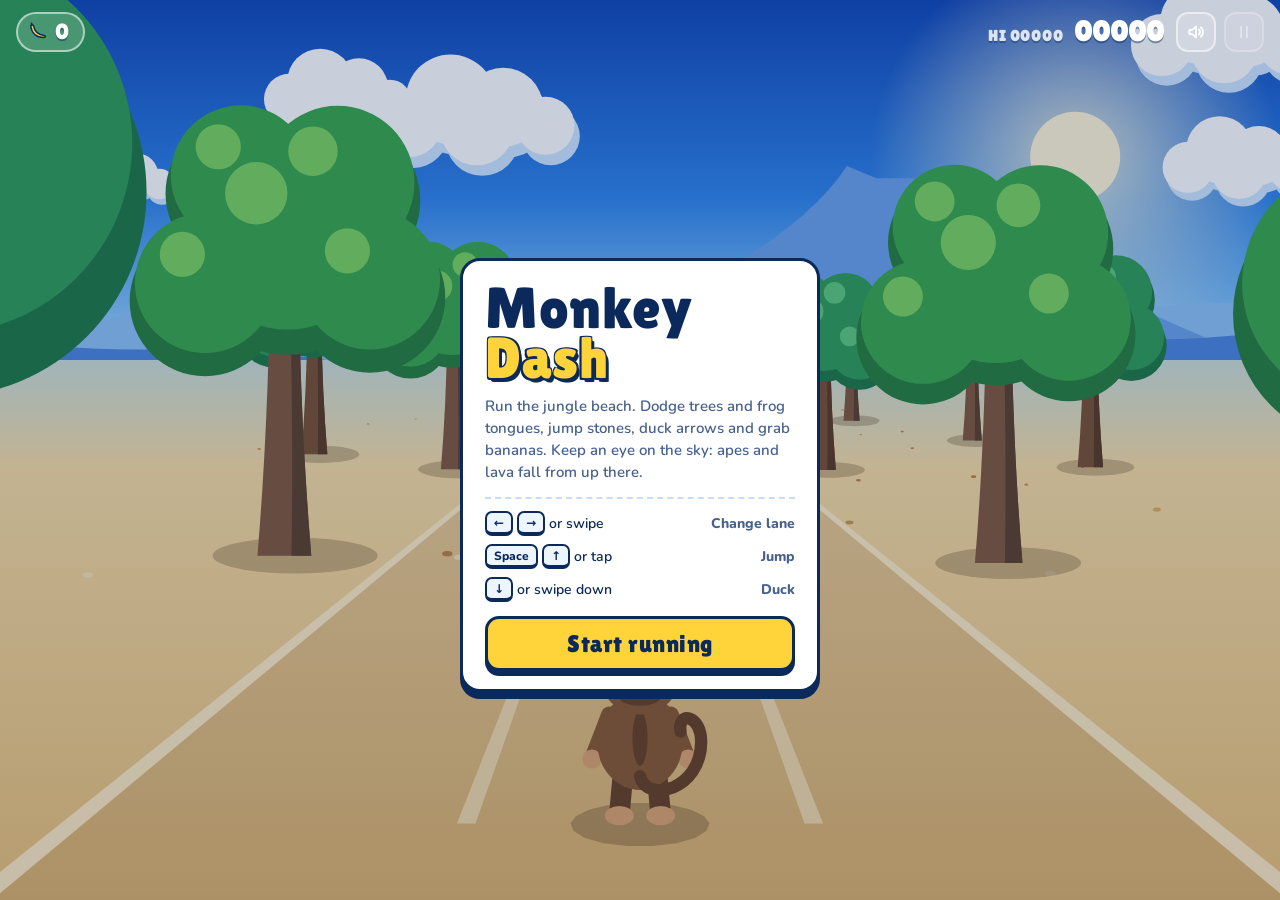
==== site/monkey/index.html @ 56e7b1a4 "Add Monkey Dash, a 3D lane runner at /monkey/ A monkey runs down a jungle beach path: switch lanes p" ====
<!doctype html>
<html lang="en">
<head>
<meta charset="utf-8">
<meta name="viewport" content="width=device-width, initial-scale=1, viewport-fit=cover">
<title>Monkey Dash</title>
<meta name="claude:viewport-fit-sides" content="cover">
<meta name="theme-color" content="#0f4fc4">
<meta name="apple-mobile-web-app-capable" content="yes">
<meta name="mobile-web-app-capable" content="yes">
<meta name="apple-mobile-web-app-status-bar-style" content="black-translucent">
<meta name="apple-mobile-web-app-title" content="Monkey Dash">
<link rel="icon" href="data:image/svg+xml,%3Csvg xmlns='http://www.w3.org/2000/svg' viewBox='0 0 64 64'%3E%3Crect width='64' height='64' rx='14' fill='%230f4fc4'/%3E%3Ccircle cx='17' cy='30' r='8' fill='%238a5a2e'/%3E%3Ccircle cx='47' cy='30' r='8' fill='%238a5a2e'/%3E%3Ccircle cx='32' cy='34' r='18' fill='%238a5a2e'/%3E%3Cellipse cx='32' cy='40' rx='12' ry='9' fill='%23f4c993'/%3E%3Ccircle cx='26' cy='31' r='3' fill='%232a1608'/%3E%3Ccircle cx='38' cy='31' r='3' fill='%232a1608'/%3E%3C/svg%3E">
<link rel="apple-touch-icon" href="data:image/svg+xml,%3Csvg xmlns='http://www.w3.org/2000/svg' viewBox='0 0 64 64'%3E%3Crect width='64' height='64' rx='14' fill='%230f4fc4'/%3E%3Ccircle cx='17' cy='30' r='8' fill='%238a5a2e'/%3E%3Ccircle cx='47' cy='30' r='8' fill='%238a5a2e'/%3E%3Ccircle cx='32' cy='34' r='18' fill='%238a5a2e'/%3E%3Cellipse cx='32' cy='40' rx='12' ry='9' fill='%23f4c993'/%3E%3Ccircle cx='26' cy='31' r='3' fill='%232a1608'/%3E%3Ccircle cx='38' cy='31' r='3' fill='%232a1608'/%3E%3C/svg%3E">
<meta name="description" content="A monkey runs down a jungle beach path, switching lanes past trees and frog tongues while apes and lava fall from the sky.">
<link rel="preconnect" href="https://fonts.googleapis.com">
<link rel="preconnect" href="https://fonts.gstatic.com" crossorigin>
<link rel="stylesheet" href="https://fonts.googleapis.com/css2?family=Lilita+One&family=Nunito:wght@600;800&display=swap">
<style>
/* Layout: one full-bleed canvas; HUD pinned to the top edge; sticker-style cards over the sky */
:root {
  --sky-deep: #0f4fc4;
  --ink: #0b2a5b;
  --muted: #47618f;
  --paper: #ffffff;
  --paper-2: #edf5ff;
  --line: #c9dcf5;
  --banana: #ffd43b;
  --lava-ink: #e2430e;
  --glass: rgba(255, 255, 255, 0.16);
  --glass-hover: rgba(255, 255, 255, 0.26);
  --glass-line: rgba(255, 255, 255, 0.55);
  --shade: rgba(11, 42, 91, 0.45);
  --veil: rgba(9, 34, 92, 0.22);
  --display: "Lilita One", "Arial Rounded MT Bold", "Trebuchet MS", system-ui, sans-serif;
  --body: "Nunito", "Segoe UI", system-ui, -apple-system, sans-serif;
  color-scheme: light;
}
*, *::before, *::after { box-sizing: border-box; }
[hidden] { display: none !important; }
html, body { height: 100%; }
body {
  margin: 0;
  background: var(--sky-deep);
  color: var(--paper);
  font: 600 15px/1.45 var(--body);
  overflow: hidden;
  overscroll-behavior: none;
  -webkit-user-select: none;
  user-select: none;
  -webkit-touch-callout: none;
  -webkit-tap-highlight-color: transparent;
}
#game { position: fixed; inset: 0; touch-action: none; }
#c { display: block; width: 100%; height: 100%; }

.hud {
  position: absolute; top: 0; left: 0; right: 0; z-index: 3;
  display: flex; justify-content: space-between; align-items: center; gap: 12px;
  padding-top: calc(12px + env(safe-area-inset-top, 0px));
  padding-left: max(16px, env(safe-area-inset-left, 0px));
  padding-right: max(16px, env(safe-area-inset-right, 0px));
  pointer-events: none;
}
.hud-right { display: flex; align-items: center; gap: 8px; }
.pill {
  display: inline-flex; align-items: center; gap: 6px; height: 40px; padding: 0 14px 0 9px;
  border-radius: 999px; background: var(--glass); border: 2px solid var(--glass-line);
  font: 22px/1 var(--display); color: var(--paper); text-shadow: 0 2px 0 var(--shade);
  font-variant-numeric: tabular-nums;
}
.pill svg { width: 22px; height: 22px; }
.banana-fill { fill: var(--banana); stroke: var(--ink); }
.scores {
  display: flex; align-items: baseline; gap: 10px; margin-right: 4px;
  font-family: var(--display); color: var(--paper); text-shadow: 0 2px 0 var(--shade);
  font-variant-numeric: tabular-nums;
}
.hi { font-size: 15px; letter-spacing: 0.06em; opacity: 0.82; }
.now { display: inline-block; font-size: 28px; line-height: 1; transform-origin: 50% 70%; }
.now.flash { animation: flash 0.6s ease-out; }
@keyframes flash { 0% { transform: scale(1.3); color: var(--banana); } 100% { transform: none; color: var(--paper); } }
.icon-btn {
  pointer-events: auto; width: 40px; height: 40px; padding: 0; display: grid; place-items: center;
  border-radius: 12px; background: var(--glass); border: 2px solid var(--glass-line); color: var(--paper);
  cursor: pointer;
}
.icon-btn svg { width: 20px; height: 20px; fill: none; stroke: currentColor; stroke-width: 2.2; stroke-linecap: round; stroke-linejoin: round; }
.icon-btn:hover { background: var(--glass-hover); }
.icon-btn:disabled { opacity: 0.45; cursor: default; }
.icon-btn:focus-visible, .go:focus-visible { outline: 3px solid var(--banana); outline-offset: 2px; }

.overlay {
  position: absolute; inset: 0; z-index: 2; overflow-y: auto;
  display: grid; place-items: center;
  padding-block: calc(66px + env(safe-area-inset-top, 0px)) calc(16px + env(safe-area-inset-bottom, 0px));
  padding-left: max(16px, env(safe-area-inset-left, 0px));
  padding-right: max(16px, env(safe-area-inset-right, 0px));
  background: var(--veil); cursor: pointer;
}
.card {
  width: 100%; max-width: 360px; display: grid; gap: 14px;
  padding: 22px 22px 18px; border: 3px solid var(--ink); border-radius: 20px;
  background: var(--paper); color: var(--ink); box-shadow: 0 7px 0 var(--ink);
}
.logo { margin: 0; font: 58px/0.86 var(--display); letter-spacing: 0.01em; color: var(--ink); }
.logo span {
  display: block; color: var(--banana);
  text-shadow: 3px 4px 0 var(--ink), -1.5px -1.5px 0 var(--ink), 1.5px -1.5px 0 var(--ink), -1.5px 1.5px 0 var(--ink), 1.5px 1.5px 0 var(--ink);
}
.lede { margin: 0; color: var(--muted); font-size: 15px; text-wrap: pretty; }
.keys {
  list-style: none; margin: 0; padding: 12px 0 0; display: grid; gap: 8px;
  border-top: 2px dashed var(--line); font-size: 14px;
}
.keys li { display: flex; justify-content: space-between; align-items: center; gap: 12px; }
.keys li > span:first-child { display: inline-flex; flex-wrap: wrap; align-items: center; gap: 4px; color: var(--ink); }
.keys li > span:last-child { color: var(--muted); font-weight: 800; text-align: right; }
kbd {
  font: 800 12px/1 var(--body); padding: 4px 7px 3px; border: 2px solid var(--ink); border-bottom-width: 4px;
  border-radius: 7px; background: var(--paper-2); color: var(--ink);
}
.go {
  appearance: none; width: 100%; padding: 13px 16px 12px; cursor: pointer;
  font: 24px/1 var(--display); letter-spacing: 0.02em; color: var(--ink);
  background: var(--banana); border: 3px solid var(--ink); border-radius: 14px; box-shadow: 0 5px 0 var(--ink);
  transition: transform 0.08s, box-shadow 0.08s;
}
.go:active { transform: translateY(4px); box-shadow: 0 1px 0 var(--ink); }
.hint { margin: -4px 0 0; text-align: center; color: var(--muted); font-size: 13px; }
.eyebrow { margin: 0; font: 800 12px/1 var(--body); letter-spacing: 0.12em; text-transform: uppercase; color: var(--muted); }
.cause { margin: -4px 0 0; font: 50px/0.95 var(--display); color: var(--lava-ink); text-wrap: balance; }
.cause.calm { color: var(--ink); }
.stats { margin: 0; display: grid; grid-template-columns: repeat(3, minmax(0, 1fr)); gap: 8px; }
.stats div { min-width: 0; padding: 8px 10px; border: 2px solid var(--line); border-radius: 12px; background: var(--paper-2); }
.stats dt { font: 800 11px/1 var(--body); letter-spacing: 0.1em; text-transform: uppercase; color: var(--muted); }
.stats dd { margin: 5px 0 0; font: 26px/1 var(--display); color: var(--ink); font-variant-numeric: tabular-nums; }
.badge {
  justify-self: start; margin: -4px 0 0; padding: 5px 10px 4px; transform: rotate(-2deg);
  font: 16px/1 var(--display); letter-spacing: 0.03em; color: var(--ink);
  background: var(--banana); border: 2px solid var(--ink); border-radius: 8px;
}

@media (max-height: 540px) {
  .overlay { padding-top: calc(60px + env(safe-area-inset-top, 0px)); }
  .card { gap: 10px; padding: 16px 18px 14px; }
  .logo { font-size: 40px; }
  .logo span { display: inline; }
  .card .lede { display: none; }
  .cause { font-size: 38px; }
}
@media (prefers-reduced-motion: reduce) {
  .now.flash { animation: none; }
  .go { transition: none; }
}
</style>
</head>
<body>
<div id="game">
  <canvas id="c" role="img" aria-label="Monkey Dash. Arrow keys or swipes to switch lanes, jump and duck."></canvas>

  <header class="hud">
    <div class="pill" title="Bananas">
      <svg viewBox="0 0 24 24" aria-hidden="true"><path class="banana-fill" stroke-width="1.6" stroke-linejoin="round" d="M4.2 6.2c1 7 6 11.8 13.8 11.8 1.2 0 2-.5 2-1.2 0-.6-.6-.9-1.4-1-6.6-.8-10.4-4.6-11.4-10.2C7 4.7 6.4 4 5.6 4c-.9 0-1.5.9-1.4 2.2Z"/><path d="M5.4 4.3 5 2.6" stroke="#0b2a5b" stroke-width="1.8" stroke-linecap="round"/></svg>
      <span id="bananas" aria-label="Bananas">0</span>
    </div>
    <div class="hud-right">
      <div class="scores">
        <span class="hi">HI <span id="best">00000</span></span>
        <span class="now" id="score" aria-label="Score">00000</span>
      </div>
      <button class="icon-btn" id="btn-sound" type="button" aria-label="Mute" aria-pressed="false">
        <svg viewBox="0 0 24 24" aria-hidden="true"><path d="M4 9.5h3.5L12 5.5v13l-4.5-4H4z"/><g id="snd-on"><path d="M15.5 9a4 4 0 0 1 0 6"/><path d="M18 6.5a7.5 7.5 0 0 1 0 11"/></g><g id="snd-off" hidden><path d="m16 9.5 5 5M21 9.5l-5 5"/></g></svg>
      </button>
      <button class="icon-btn" id="btn-pause" type="button" aria-label="Pause" disabled>
        <svg viewBox="0 0 24 24" aria-hidden="true"><g id="ico-pause"><path d="M8.5 5.5v13M15.5 5.5v13"/></g><g id="ico-play" hidden><path d="M8 5.5v13l10-6.5z"/></g></svg>
      </button>
    </div>
  </header>

  <div class="overlay" id="overlay">
    <section class="card" id="card-title" aria-labelledby="logo">
      <h1 class="logo" id="logo">Monkey <span>Dash</span></h1>
      <p class="lede">Run the jungle beach. Dodge trees and frog tongues, jump stones, duck arrows and grab bananas. Keep an eye on the sky: apes and lava fall from up there.</p>
      <ul class="keys">
        <li><span><kbd>←</kbd><kbd>→</kbd> or swipe</span><span>Change lane</span></li>
        <li><span><kbd>Space</kbd><kbd>↑</kbd> or tap</span><span>Jump</span></li>
        <li><span><kbd>↓</kbd> or swipe down</span><span>Duck</span></li>
      </ul>
      <button class="go" id="btn-start" type="button">Start running</button>
    </section>

    <section class="card" id="card-over" aria-live="polite" hidden>
      <p class="eyebrow">Game over</p>
      <h2 class="cause" id="over-title">Bonk!</h2>
      <p class="lede" id="over-sub">You tripped over a stone.</p>
      <dl class="stats">
        <div><dt>Score</dt><dd id="over-score">0</dd></div>
        <div><dt>Best</dt><dd id="over-best">0</dd></div>
        <div><dt>Bananas</dt><dd id="over-bananas">0</dd></div>
      </dl>
      <p class="badge" id="over-new" hidden>New best!</p>
      <button class="go" id="btn-again" type="button">Run again</button>
      <p class="hint" id="hint-over">or press Space</p>
    </section>

    <section class="card" id="card-paused" hidden>
      <h2 class="cause calm">Paused</h2>
      <button class="go" id="btn-resume" type="button">Keep running</button>
      <p class="hint" id="hint-paused">or press P</p>
    </section>
  </div>
</div>

<script>
(() => {
  'use strict';

  // ---------- helpers ----------
  const TAU = Math.PI * 2;
  const clamp = (v, a, b) => (v < a ? a : v > b ? b : v);
  const lerp = (a, b, t) => a + (b - a) * t;
  const rand = (a, b) => a + Math.random() * (b - a);
  const pick = (arr) => arr[(Math.random() * arr.length) | 0];
  const pad = (n) => String(n).padStart(5, '0');
  const overlap = (a0, a1, b0, b1) => a0 < b1 && b0 < a1;
  function shuffle(a) {
    for (let i = a.length - 1; i > 0; i--) {
      const j = (Math.random() * (i + 1)) | 0;
      [a[i], a[j]] = [a[j], a[i]];
    }
    return a;
  }
  function pickWeighted(list) {
    let total = 0;
    for (const [, w] of list) total += w;
    let r = Math.random() * total;
    for (const [v, w] of list) if ((r -= w) <= 0) return v;
    return list[list.length - 1][0];
  }
  const store = {
    get(k, d) { try { const v = localStorage.getItem(k); return v == null ? d : JSON.parse(v); } catch { return d; } },
    set(k, v) { try { localStorage.setItem(k, JSON.stringify(v)); } catch { /* storage unavailable */ } },
  };
  const BEST_KEY = 'monkey-dash:best', MUTE_KEY = 'monkey-dash:muted';

  // ---------- tuning (world units are metres) ----------
  const START_SPEED = 9, MAX_SPEED = 21, ACCEL = 0.14;
  const GRAVITY = 32, JUMP_V = 9.6;
  const LANE_W = 1.5, ROAD_HALF = 2.4;
  const CAM_D = 3.4, Z_FAR = 70, Z_NEAR = -2.2, FOG = 14;
  const MONKEY_H = 0.8, DUCK_H = 0.42;
  const U = 67.5; // drawing units per metre (the monkey art is 54 units tall)
  const FROG_AT = 60, APE_AT = 150, ARROW_AT = 250, LAVA_AT = 350;
  const ARROW_Y = 0.62, TONGUE_Y = 0.58, ARROW_ART = 34;
  const FALL_T = 1.15; // seconds an ape or lava drop spends falling
  const CAUSES = {
    stone: ['Bonk!', 'You tripped over a stone.'],
    tree: ['Thunk!', 'You ran into a tree.'],
    tongue: ['Slurp!', 'A frog caught you with its tongue.'],
    apeFall: ['Squashed!', 'An ape landed right on you.'],
    apeSit: ['Oof!', 'You ran into a dizzy ape.'],
    drop: ['Toasty!', 'A lava drop hit you.'],
    pool: ['Hot feet!', 'You stepped in lava.'],
    arrow: ['Zing!', 'An arrow got you. Press ↓ to duck.'],
  };

  // ---------- time of day ----------
  // One day passes every CYCLE points: morning, midday, golden hour, sunset, dusk,
  // night (stars, moon, then an aurora at its deepest), dawn, and morning again.
  const hex = (h) => [parseInt(h.slice(1, 3), 16), parseInt(h.slice(3, 5), 16), parseInt(h.slice(5, 7), 16)];
  const rgb = (c) => `rgb(${c[0] | 0},${c[1] | 0},${c[2] | 0})`;
  const rgba = (c, a) => `rgba(${c[0] | 0},${c[1] | 0},${c[2] | 0},${a})`;
  const mixC = (a, b, t) => [lerp(a[0], b[0], t), lerp(a[1], b[1], t), lerp(a[2], b[2], t)];
  const MORNING = {
    at: 0, top: '#1149b8', mid: '#2f86ea', low: '#a8e0ff',
    sun: '#fff7d6', sunGlow: '#fff8d6', sunE: 0.78, sunX: 0.84, sunR: 22,
    moon: 0, moonE: 0.3, stars: 0, aurora: 0,
    cloud: '#ffffff', cloudShade: '#cee8ff',
    far: '#8cc2f5', volcano: '#6aa3ea', near: '#4b86dc',
    sandTop: '#f7dca0', sandBot: '#e8bf74', lip: '#fff0c9',
    wash: '#141e58', washA: 0, glow: 0, rim: 0,
  };
  const NIGHT = {
    at: 1500, top: '#040922', mid: '#0b1846', low: '#1f2f68',
    sun: '#ffb070', sunGlow: '#ff6a5a', sunE: -0.6, sunX: 0.4, sunR: 28,
    moon: 1, moonE: 0.66, stars: 1, aurora: 0.25,
    cloud: '#34446f', cloudShade: '#222c52',
    far: '#22325f', volcano: '#1b2856', near: '#131d44',
    sandTop: '#454a72', sandBot: '#2e3254', lip: '#5a6090',
    wash: '#141e58', washA: 0.46, glow: 1, rim: 1,
  };
  const CYCLE = 3000;
  const DAY = [
    MORNING,
    { ...MORNING, at: 300, top: '#0a3ca6', mid: '#1e76e0', low: '#92d6ff', sun: '#fffdf0', sunGlow: '#fffbe8', sunE: 0.95, sunX: 0.68, sunR: 21,
      cloudShade: '#d4ebff', far: '#80b9f2', volcano: '#5d97e5', near: '#3f7bd5', sandTop: '#f9e1a6', sandBot: '#ebc47c', lip: '#fff3d2' },
    { ...MORNING, at: 600, top: '#1f4fae', mid: '#5d93d6', low: '#ffd59a', sun: '#fff0b8', sunGlow: '#ffd27a', sunE: 0.42, sunX: 0.55, sunR: 24,
      cloud: '#fff3df', cloudShade: '#f0c193', far: '#a7b6d6', volcano: '#8091c2', near: '#5e72b5',
      sandTop: '#f6cf8c', sandBot: '#e0a862', lip: '#ffe7bf', wash: '#ff8a3c', washA: 0.07, glow: 0.12 },
    { ...MORNING, at: 900, top: '#26357f', mid: '#b8558a', low: '#ff9248', sun: '#ffdc96', sunGlow: '#ff8a3c', sunE: 0.04, sunX: 0.44, sunR: 28,
      cloud: '#ffc4a0', cloudShade: '#b8648a', far: '#a06c9a', volcano: '#7a5893', near: '#574888',
      sandTop: '#e7aa76', sandBot: '#c4845a', lip: '#f6c79a', wash: '#ff6a3c', washA: 0.16, glow: 0.35, rim: 0.1 },
    { ...NIGHT, at: 1200, top: '#121a50', mid: '#47388a', low: '#c96a8c', sunE: -0.3, moon: 0.55, moonE: 0.4, stars: 0.35, aurora: 0,
      cloud: '#8a78b4', cloudShade: '#54448a', far: '#5a4c8c', volcano: '#443d7c', near: '#312e68',
      sandTop: '#a98680', sandBot: '#7c6370', lip: '#c09a94', wash: '#2e2f7e', washA: 0.32, glow: 0.65, rim: 0.5 },
    NIGHT,
    { ...NIGHT, at: 2200, mid: '#0d1c52', aurora: 0.9 },
    { ...MORNING, at: 2600, top: '#1c2e76', mid: '#7868a6', low: '#ffb088', sun: '#ffe2b8', sunGlow: '#ff9a70', sunE: 0.02, sunX: 0.86, sunR: 27,
      moon: 0.25, moonE: 0.86, stars: 0.15, cloud: '#ffd4c0', cloudShade: '#a487b6', far: '#8b8ec0', volcano: '#6b72ac', near: '#4d589a',
      sandTop: '#e2bd98', sandBot: '#bd9476', lip: '#f4d8bc', wash: '#ff8a7a', washA: 0.08, glow: 0.35, rim: 0.2 },
    { ...MORNING, at: CYCLE },
  ].map((k) => Object.fromEntries(Object.entries(k).map(([key, v]) => [key, typeof v === 'string' ? hex(v) : v])));
  const SKY_KEYS = Object.keys(MORNING).filter((k) => k !== 'at');
  function skyAt(phase) {
    const p = ((phase % CYCLE) + CYCLE) % CYCLE;
    let i = 0;
    while (i < DAY.length - 2 && DAY[i + 1].at <= p) i++;
    const a = DAY[i], b = DAY[i + 1];
    let t = clamp((p - a.at) / (b.at - a.at), 0, 1);
    t = t * t * (3 - 2 * t);
    const out = {};
    for (const k of SKY_KEYS) {
      const va = a[k], vb = b[k];
      out[k] = Array.isArray(va) ? mixC(va, vb, t) : lerp(va, vb, t);
    }
    return out;
  }

  // ---------- palette (sprites) ----------
  const MK = { fur: '#8a5a2e', furD: '#68411f', skin: '#f4c993', skinD: '#dca46c', ink: '#2a1608' };
  const AP = { fur: '#383b48', furD: '#252731', face: '#b09a8a', chest: '#565b6e', ink: '#1a1012' };
  const STONES = [
    { top: '#aab4c5', bot: '#68738a', line: '#48526a' },
    { top: '#b8b0a4', bot: '#7a7267', line: '#57504a' },
  ];
  const TREES = [
    { trunk: '#7a5230', trunkD: '#5b3b20', leaf: '#2f9e57', leafD: '#1f7a43', leafL: '#5cc97a' },
    { trunk: '#80583a', trunkD: '#5e4029', leaf: '#3aa84a', leafD: '#26803a', leafL: '#7bd35e' },
    { trunk: '#6f4a2c', trunkD: '#53361f', leaf: '#23946a', leafD: '#17714f', leafL: '#4fc796' },
  ];
  const FROG = { body: '#58c75a', dark: '#2f8f43', belly: '#d8f2a8', tongue: '#ff6f91', tip: '#ff4f7a' };
  const FX = {
    dust: { colors: ['#f1d391', '#e3bd73', '#fff0c4'], spread: 130, up: [40, 170], life: 0.5, r: [2, 4.5], g: 520 },
    splash: { colors: ['#ffcf3f', '#ff8a1a', '#ff5a1f'], spread: 170, up: [130, 320], life: 0.6, r: [1.8, 3.6], g: 900 },
    sparkle: { colors: ['#fff3a0', '#ffd43b', '#ffffff'], spread: 120, up: [40, 150], life: 0.5, r: [1.5, 3], g: 200 },
    stars: { colors: ['#ffe14d', '#fff3a0'], spread: 150, up: [80, 220], life: 0.7, r: [3, 5], g: 400, star: true },
    smoke: { colors: ['rgba(60,60,72,0.55)', 'rgba(100,100,112,0.5)'], spread: 40, up: [30, 90], life: 0.9, r: [4, 8], g: -40, grow: 10 },
    leaves: { colors: ['#2f9e57', '#5cc97a', '#1f7a43'], spread: 140, up: [60, 180], life: 0.8, r: [2, 3.5], g: 260 },
  };

  // ---------- dom ----------
  const $ = (id) => document.getElementById(id);
  const game = $('game'), canvas = $('c'), mainCtx = canvas.getContext('2d');
  // Sprites get their own layer so dusk and night can tint them without tinting the sky.
  const fg = document.createElement('canvas'), fgCtx = fg.getContext('2d');
  let ctx = mainCtx;
  const ui = {
    score: $('score'), best: $('best'), bananas: $('bananas'), overlay: $('overlay'),
    cards: { title: $('card-title'), over: $('card-over'), paused: $('card-paused') },
    overTitle: $('over-title'), overSub: $('over-sub'), overScore: $('over-score'),
    overBest: $('over-best'), overBananas: $('over-bananas'), overNew: $('over-new'),
    sound: $('btn-sound'), pause: $('btn-pause'),
  };
  const reduceMotion = matchMedia('(prefers-reduced-motion: reduce)').matches;

  // ---------- audio ----------
  const audio = (() => {
    let ac = null, master = null, noiseBuf = null;
    let muted = !!store.get(MUTE_KEY, false);
    function unlock() {
      if (ac) { if (ac.state === 'suspended') ac.resume(); return; }
      const AC = window.AudioContext || window.webkitAudioContext;
      if (!AC) return;
      try {
        ac = new AC();
        master = ac.createGain();
        master.gain.value = muted ? 0 : 0.5;
        master.connect(ac.destination);
      } catch { ac = null; }
    }
    function tone(f0, f1, dur, type, vol, delay = 0) {
      if (!ac || muted) return;
      const t = ac.currentTime + delay;
      const o = ac.createOscillator(), g = ac.createGain();
      o.type = type;
      o.frequency.setValueAtTime(f0, t);
      if (f1 !== f0) o.frequency.exponentialRampToValueAtTime(f1, t + dur);
      g.gain.setValueAtTime(0.0001, t);
      g.gain.exponentialRampToValueAtTime(vol, t + 0.012);
      g.gain.exponentialRampToValueAtTime(0.0001, t + dur);
      o.connect(g).connect(master);
      o.start(t);
      o.stop(t + dur + 0.03);
    }
    function noise(dur, vol, freq, type = 'lowpass', delay = 0) {
      if (!ac || muted) return;
      if (!noiseBuf) {
        noiseBuf = ac.createBuffer(1, ac.sampleRate, ac.sampleRate);
        const d = noiseBuf.getChannelData(0);
        for (let i = 0; i < d.length; i++) d[i] = Math.random() * 2 - 1;
      }
      const t = ac.currentTime + delay;
      const s = ac.createBufferSource(), f = ac.createBiquadFilter(), g = ac.createGain();
      s.buffer = noiseBuf;
      f.type = type;
      f.frequency.value = freq;
      g.gain.setValueAtTime(vol, t);
      g.gain.exponentialRampToValueAtTime(0.0001, t + dur);
      s.connect(f).connect(g).connect(master);
      s.start(t);
      s.stop(t + dur);
    }
    return {
      unlock,
      get muted() { return muted; },
      setMuted(v) {
        muted = v;
        store.set(MUTE_KEY, v);
        if (master) master.gain.value = v ? 0 : 0.5;
      },
      jump() { tone(420, 760, 0.14, 'triangle', 0.22); },
      swish() { noise(0.12, 0.06, 1800, 'bandpass'); },
      banana() { tone(988, 988, 0.08, 'sine', 0.18); tone(1480, 1480, 0.14, 'sine', 0.16, 0.07); },
      whistle(d) { tone(1500, 480, d, 'sine', 0.05); },
      thud() { tone(160, 50, 0.3, 'sine', 0.5); noise(0.18, 0.25, 500); },
      sizzle() { noise(0.4, 0.14, 2500, 'highpass'); tone(300, 120, 0.15, 'sawtooth', 0.04); },
      rumble() { tone(70, 40, 0.9, 'sawtooth', 0.1); noise(0.8, 0.22, 220); },
      thwip() { tone(300, 1100, 0.09, 'sine', 0.16); tone(900, 250, 0.12, 'sine', 0.1, 0.32); },
      twang() { tone(190, 95, 0.2, 'triangle', 0.18); noise(0.25, 0.06, 2600, 'bandpass'); },
      hit() { tone(520, 140, 0.35, 'square', 0.12); noise(0.12, 0.2, 1200); },
      over() {
        tone(392, 392, 0.16, 'triangle', 0.18, 0.05);
        tone(311, 311, 0.16, 'triangle', 0.18, 0.22);
        tone(262, 196, 0.34, 'triangle', 0.18, 0.39);
      },
      milestone() { tone(784, 784, 0.07, 'square', 0.06); tone(1175, 1175, 0.12, 'square', 0.06, 0.08); },
    };
  })();

  // ---------- view & projection ----------
  let W = 800, H = 440, scale = 1, dpr = 1;
  let feetY = 400, horizonY = 180, sM = 110, FOCAL = 374, camX = 0, camH = 2;
  function resize() {
    const cw = game.clientWidth || innerWidth, ch = game.clientHeight || innerHeight;
    dpr = Math.min(window.devicePixelRatio || 1, matchMedia('(pointer: coarse)').matches ? 2 : 2.5);
    scale = ch / 440;
    const w = cw / scale;
    if (w > 960) scale = cw / 960;
    else if (w < 560) scale = cw / 560;
    W = cw / scale;
    H = ch / scale;
    feetY = H - Math.max(36, H * 0.085);
    // Keep the far lane on screen; on tall phone screens raise the camera so the road fills more of the view.
    sM = Math.min((feetY - H * 0.4) / 2, (W / 2 - 20) / (LANE_W * 1.55));
    camH = clamp((feetY - H * 0.4) / sM, 2, 4);
    horizonY = feetY - camH * sM;
    FOCAL = sM * CAM_D;
    fg.width = canvas.width = Math.round(cw * dpr);
    fg.height = canvas.height = Math.round(ch * dpr);
    if (!clouds.length) clouds = Array.from({ length: 7 }, () => newCloud(rand(0, W)));
    else for (const c of clouds) c.y = clamp(c.y, 16, horizonY * 0.6);
  }
  // x: metres sideways, y: metres up, zr: metres ahead of the monkey
  function proj(x, y, zr) {
    const s = FOCAL / Math.max(0.05, zr + CAM_D);
    return { x: W / 2 + (x - camX) * s, y: horizonY + (camH - y) * s, s };
  }
  const fogA = (zr) => clamp((Z_FAR - zr) / FOG, 0, 1) * clamp((zr + 0.9) / 0.4, 0, 1);
  const laneX = (l) => l * LANE_W;

  // ---------- scenery data ----------
  const RIDGE_STEP = 24;
  function makeRidge(n, harmonics) {
    const phases = harmonics.map(() => rand(0, TAU));
    const out = new Float32Array(n);
    for (let i = 0; i < n; i++) {
      let v = 0;
      harmonics.forEach(([k, a], j) => { v += a * Math.sin((TAU * k * i) / n + phases[j]); });
      out[i] = v;
    }
    return out;
  }
  const farRidge = makeRidge(80, [[1, 26], [3, 18], [7, 9], [13, 4]]);
  const nearRidge = makeRidge(60, [[2, 14], [5, 10], [11, 5]]);
  const STARS = Array.from({ length: 150 }, () => ({
    x: Math.random(), y: Math.pow(Math.random(), 1.3) * 0.85, r: rand(0.6, 1.6), tw: rand(0, TAU), sp: rand(1, 3),
  }));
  const PEBBLES = Array.from({ length: 70 }, () => ({
    x: rand(-9, 9), z: rand(0, 30), r: rand(0.015, 0.04), c: pick(['#d9ad62', '#c9944a', '#f6e2b0', '#b98242']),
  }));
  let clouds = [];
  function newCloud(x) {
    return { x, y: rand(0.08, 0.55) * horizonY, s: rand(0.6, 1.3), d: rand(0.35, 1) };
  }

  // ---------- state ----------
  let state = 'title'; // title | run | dying | over | paused
  let stateT = 0, clock = 0, speed = 0, dist = 0, bonus = 0, bananas = 0, shake = 0, heat = 0;
  let cause = 'stone', best = Number(store.get(BEST_KEY, 0)) || 0;
  let unlocked = { frog: false, ape: false, arrow: false, lava: false }, milestone = 0, banner = null;
  let touchMode = matchMedia('(pointer: coarse)').matches, swipeTipShown = false, nextRowZ = 28, decorZ = 0;
  let skyPhase = 0, sky = skyAt(0);
  const things = [], pending = [], parts = [], smoke = [], floaters = [], meteors = [], embers = [];
  const monkey = {
    x: 0, lane: 0, h: 0, vy: 0, onGround: true, phase: 0, squash: 0, rot: 0, spin: 0, flat: 0,
    dead: false, blinkT: 2, blink: 0, crouch: 0, ducking: false, duckT: 0, pullX: 0,
  };
  const input = { held: false, down: false, buffer: 0, autoRelease: 0 };
  const crater = { x: 0, y: 0 };

  const score = () => Math.floor(dist) + bonus;

  function showCard(name) {
    $('hint-over').textContent = touchMode ? 'or tap anywhere' : 'or press Space';
    $('hint-paused').textContent = touchMode ? 'or tap anywhere' : 'or press P';
    ui.overlay.hidden = !name;
    for (const [k, el] of Object.entries(ui.cards)) el.hidden = k !== name;
  }
  function setState(s) {
    state = s;
    stateT = 0;
    ui.pause.disabled = !(s === 'run' || s === 'paused');
    $('ico-pause').toggleAttribute('hidden', s === 'paused');
    $('ico-play').toggleAttribute('hidden', s !== 'paused');
    ui.pause.setAttribute('aria-label', s === 'paused' ? 'Resume' : 'Pause');
  }

  function start() {
    // Keep the roadside trees but move them back to the new starting line.
    for (let i = things.length - 1; i >= 0; i--) {
      if (things[i].decor) things[i].z -= dist;
      else things.splice(i, 1);
    }
    decorZ -= dist;
    speed = START_SPEED; dist = 0; bonus = 0; bananas = 0; shake = 0; milestone = 0;
    unlocked = { frog: false, ape: false, arrow: false, lava: false };
    pending.length = 0; parts.length = 0; floaters.length = 0;
    banner = null;
    Object.assign(monkey, { x: 0, lane: 0, h: 0, vy: 0, onGround: true, squash: 0, rot: 0, spin: 0, flat: 0, dead: false, crouch: 0, ducking: false, duckT: 0 });
    camX = 0;
    input.buffer = 0;
    nextRowZ = 26;
    setState('run');
    showCard(null);
    if (touchMode && !swipeTipShown) {
      swipeTipShown = true;
      showBanner('Swipe to change lanes · tap to jump');
    }
  }
  function pause() {
    if (state !== 'run') return;
    setState('paused');
    showCard('paused');
  }
  function resume() {
    if (state !== 'paused') return;
    setState('run');
    showCard(null);
    input.buffer = 0;
  }
  function die(c, pullX) {
    cause = c;
    setState('dying');
    const m = monkey;
    m.dead = true;
    shake = Math.max(shake, c === 'apeFall' ? 12 : 8);
    audio.hit();
    m.pullX = pullX == null ? m.x : lerp(m.x, pullX, 0.45);
    if (c === 'apeFall') {
      m.flat = 0.01;
      m.vy = 0;
    } else {
      m.vy = 6;
      m.onGround = false;
      const air = (6 + Math.sqrt(36 + 2 * GRAVITY * m.h)) / GRAVITY;
      m.spin = (-Math.PI * 2.5) / air;
      m.rot = 0;
    }
    if (c === 'stone' || c === 'apeSit' || c === 'arrow' || c === 'tree') burstAt(m.x, m.h + 0.75, 0, 7, FX.stars);
    if (c === 'tree') burstAt(m.x, 1.8, 0.3, 10, FX.leaves);
    if (c === 'drop' || c === 'pool') burstAt(m.x, m.h + 0.4, 0, 14, FX.smoke);
  }
  function gameOver() {
    const s = score();
    const isBest = s > best;
    if (isBest) { best = s; store.set(BEST_KEY, best); }
    const [title, sub] = CAUSES[cause];
    ui.overTitle.textContent = title;
    ui.overSub.textContent = cause === 'arrow' && touchMode ? 'An arrow got you. Swipe down to duck.' : sub;
    ui.overScore.textContent = s;
    ui.overBest.textContent = best;
    ui.overBananas.textContent = bananas;
    ui.overNew.hidden = !isBest;
    setState('over');
    showCard('over');
    audio.over();
  }

  // ---------- world building ----------
  function makeStone(w, h) {
    const n = 9, pts = [];
    for (let i = 0; i <= n; i++) {
      const a = Math.PI + (i / n) * Math.PI;
      const rx = (w / 2) * (i === 0 || i === n ? 1 : rand(0.86, 1.04));
      const ry = h * rand(0.84, 1.0);
      pts.push([Math.cos(a) * rx, Math.sin(a) * ry]);
    }
    return pts;
  }
  const STONE_SIZES = [[0.75, 0.36], [0.95, 0.48], [0.7, 0.6]];
  function addStone(l, z) {
    const [w, h] = pick(score() > 80 ? STONE_SIZES : STONE_SIZES.slice(0, 2));
    const stone = { kind: 'stone', x: laneX(l) + rand(-0.12, 0.12), z, w, h, pts: makeStone(w * U, h * U), shade: pick(STONES) };
    things.push(stone);
    return stone;
  }
  function addTree(x, z, size, frog, decor) {
    const t = { kind: 'tree', x, z, size, frog, decor: !!decor, seed: rand(0, 9), pal: pick(TREES) };
    things.push(t);
    return t;
  }
  function clearDecorNear(side, z) {
    for (let i = things.length - 1; i >= 0; i--) {
      const o = things[i];
      if (o.decor && Math.sign(o.x) === side && Math.abs(o.x) < 5.2 && Math.abs(o.z - z) < 2.6) things.splice(i, 1);
    }
  }
  // A frog on a roadside tree; its tongue covers the nearest lane, or the nearest two.
  function addRoadsideFrog(side, z, reach) {
    clearDecorNear(side, z);
    const x = side * (ROAD_HALF + 0.55);
    const tipX = reach === 2 ? -side * 0.65 : side * 0.85;
    addTree(x, z, 0.95, { x: x - side * 0.2, tipX, side: -side, ext: 0, st: 'idle' }, false);
    return reach === 2 ? [side, 0] : [side];
  }
  // A frog on a tree in lane l, licking across the neighbouring lane on `side`.
  function addLaneFrog(l, side, z) {
    const tx = laneX(l);
    addTree(tx, z, 0.85, { x: tx + side * 0.2, tipX: laneX(l + side) + side * 0.65, side, ext: 0, st: 'idle' }, false);
  }
  function addBow(side, z) {
    clearDecorNear(side, z);
    things.push({ kind: 'bow', x: side * (ROAD_HALF + 0.45), z, dir: -side, active: false, cool: 0, done: false });
  }
  function addBanana(l, z, h) {
    things.push({ kind: 'banana', x: laneX(l), z, h, seed: rand(0, TAU) });
  }
  function spawnDecor() {
    while (decorZ - dist < Z_FAR + 2) {
      for (const side of [-1, 1]) {
        if (Math.random() < 0.75) addTree(side * rand(3.3, 4.6), decorZ + rand(-1, 1), rand(0.9, 1.3), null, true);
        if (Math.random() < 0.55) addTree(side * rand(5.6, 8.8), decorZ + rand(-1.5, 1.5), rand(1, 1.5), null, true);
      }
      decorZ += rand(4.5, 7);
    }
  }

  function planRow(z) {
    const s = score();
    const opts = [['stone1', 3], ['stone2', 1.6], ['tree1', 3], ['tree2', 1.6], ['treeStone', 1.6]];
    if (s > 100) opts.push(['stone3', 0.7]);
    if (unlocked.frog) opts.push(['frogSide', 2.2], ['frogLane', 1.6]);
    if (unlocked.ape) opts.push(['ape', 2]);
    if (unlocked.arrow) opts.push(['volley', 2]);
    if (unlocked.lava) opts.push(['lava', 2]);
    const kind = pickWeighted(opts);
    const lanes = shuffle([-1, 0, 1]);
    let free = [], extra = 0;
    switch (kind) {
      case 'stone1': {
        const st = addStone(lanes[0], z);
        if (Math.random() < 0.3) addBanana(lanes[0], z, st.h + 0.6);
        free = lanes.slice(1);
        break;
      }
      case 'stone2': addStone(lanes[0], z); addStone(lanes[1], z); free = [lanes[2]]; break;
      case 'stone3': for (const l of lanes) addStone(l, z); break;
      case 'tree1': addTree(laneX(lanes[0]), z, 0.85, null, false); free = lanes.slice(1); break;
      case 'tree2': addTree(laneX(lanes[0]), z, 0.85, null, false); addTree(laneX(lanes[1]), z, 0.85, null, false); free = [lanes[2]]; break;
      case 'treeStone': addTree(laneX(lanes[0]), z, 0.85, null, false); addStone(lanes[1], z); free = [lanes[2]]; break;
      case 'frogSide': {
        const side = Math.random() < 0.5 ? -1 : 1;
        const covered = addRoadsideFrog(side, z, s > 400 && Math.random() < 0.5 ? 2 : 1);
        free = [-1, 0, 1].filter((l) => !covered.includes(l));
        break;
      }
      case 'frogLane': {
        const l = pick([-1, 0, 1]);
        const side = l === 0 ? pick([-1, 1]) : -l;
        addLaneFrog(l, side, z);
        free = [-1, 0, 1].filter((x) => x !== l && x !== l + side);
        break;
      }
      case 'ape':
        pending.push({ kind: 'ape', z, land: rand(6, 15), aim: Math.random() < 0.7 });
        extra = 4;
        break;
      case 'lava':
        pending.push({ kind: 'drop', z, land: rand(8, 18), aim: Math.random() < 0.5 });
        if (s > 600 && Math.random() < 0.4) pending.push({ kind: 'drop', z: z + 0.5, land: rand(8, 18), aim: false });
        extra = 3;
        break;
      case 'volley': {
        const side = Math.random() < 0.5 ? -1 : 1;
        addBow(side, z);
        if (s > 600 && Math.random() < 0.35) { addBow(-side, z + 5); extra = 5; }
        extra += 2;
        break;
      }
    }
    if (free.length && Math.random() < 0.35) {
      const l = pick(free);
      for (let k = 0; k < 4; k++) addBanana(l, z - 2.4 + k * 1.6, 0.35);
    }
    return extra;
  }
  function stepRows() {
    while (nextRowZ - dist <= Z_FAR) {
      const extra = planRow(nextRowZ);
      const tight = lerp(1, 0.82, clamp(score() / 1500, 0, 1));
      nextRowZ += Math.max(8, speed * rand(0.85, 1.35) * tight) + extra;
    }
    for (let i = pending.length - 1; i >= 0; i--) {
      const p = pending[i], zr = p.z - dist;
      if (zr > p.land + speed * FALL_T) continue;
      pending.splice(i, 1);
      const lane = p.aim ? monkey.lane : pick([-1, 0, 1]);
      // Start high enough to drop in from above the top of the screen.
      const y0 = Math.max(14, camH + (horizonY * (zr + CAM_D)) / FOCAL + 1.5);
      const r = p.kind === 'ape' ? 0.45 : 0.15;
      const g = (2 * (y0 - r)) / (FALL_T * FALL_T);
      things.push({ kind: p.kind, st: 'fall', x: laneX(lane), z: p.z, y: y0, vy: 0, g, r, t: 0, seed: rand(0, 9), squash: 0, bub: [] });
      if (p.kind === 'ape') audio.whistle(FALL_T);
    }
  }

  // ---------- effects ----------
  function burst(x, y, n, fx, k = 1) {
    for (let i = 0; i < n && parts.length < 420; i++) {
      const life = fx.life * rand(0.6, 1);
      parts.push({
        x, y, vx: rand(-1, 1) * fx.spread * k, vy: -rand(fx.up[0], fx.up[1]) * k, g: fx.g * k,
        life, max: life, r: rand(fx.r[0], fx.r[1]) * k, color: pick(fx.colors), star: !!fx.star, grow: (fx.grow || 0) * k,
      });
    }
  }
  function burstAt(x, y, zr, n, fx) {
    const p = proj(x, y, zr);
    burst(p.x, p.y, n, fx, (1.5 * p.s) / sM);
  }
  function showBanner(text) { banner = { text, t: 0 }; }
  function flashScore() {
    ui.score.classList.remove('flash');
    void ui.score.offsetWidth;
    ui.score.classList.add('flash');
  }

  // ---------- update ----------
  function moveLane(dir) {
    if (state !== 'run') return;
    const l = clamp(monkey.lane + dir, -1, 1);
    if (l !== monkey.lane) {
      monkey.lane = l;
      audio.swish();
    }
  }
  function stepMonkey(dt) {
    const m = monkey;
    if (input.autoRelease > 0 && (input.autoRelease -= dt) <= 0) input.held = false;
    if (input.buffer > 0) input.buffer -= dt;
    if (m.duckT > 0) m.duckT -= dt;
    if (m.onGround && input.buffer > 0) {
      m.vy = JUMP_V;
      m.onGround = false;
      m.duckT = 0;
      input.buffer = 0;
      audio.jump();
      burstAt(m.x, 0, 0, 5, FX.dust);
    }
    if (!m.onGround) {
      let g = GRAVITY;
      if (input.down || m.duckT > 0) g *= 3;
      else if (m.vy > 0 && !input.held) g *= 2.2; // let go early for a short hop
      m.vy -= g * dt;
      m.h += m.vy * dt;
      if (m.h <= 0) {
        m.h = 0;
        m.vy = 0;
        m.onGround = true;
        m.squash = 1;
        burstAt(m.x, 0, 0, 6, FX.dust);
      }
    }
    m.ducking = m.onGround && (input.down || m.duckT > 0);
    m.crouch = m.ducking ? Math.min(1, m.crouch + dt * 18) : Math.max(0, m.crouch - dt * 14);
    m.x += (laneX(m.lane) - m.x) * Math.min(1, dt * 14);
    m.phase += speed * dt * 1.15;
  }
  function stepDying(dt) {
    const m = monkey;
    m.x += (m.pullX - m.x) * Math.min(1, dt * 8);
    if (cause === 'apeFall') {
      m.flat = Math.min(1, m.flat + dt * 8);
      if (m.h > 0) {
        m.vy -= GRAVITY * dt;
        m.h = Math.max(0, m.h + m.vy * dt);
      }
    } else if (!m.onGround) {
      m.vy -= GRAVITY * dt;
      m.h += m.vy * dt;
      m.rot += m.spin * dt;
      if (m.h <= 0 && m.vy < 0) {
        m.h = 0;
        m.vy = 0;
        m.onGround = true;
        m.rot = -Math.PI * 2.5;
        m.squash = 1;
        burstAt(m.x, 0, 0, 8, FX.dust);
      }
    }
  }
  function stepThings(dt) {
    for (let i = things.length - 1; i >= 0; i--) {
      const o = things[i], zr = o.z - dist;
      if (o.kind === 'ape') {
        o.t += dt;
        if (o.st === 'fall') {
          o.vy += o.g * dt;
          o.y -= o.vy * dt;
          if (o.y - o.r <= 0) {
            o.st = 'sit';
            o.y = 0;
            o.squash = 1;
            shake = Math.max(shake, clamp(9 - zr * 0.4, 2, 7));
            audio.thud();
            burstAt(o.x, 0, zr, 16, FX.dust);
          }
        } else o.squash = Math.max(0, o.squash - dt * 3.5);
      } else if (o.kind === 'drop') {
        o.vy += o.g * dt;
        o.y -= o.vy * dt;
        if (Math.random() < dt * 30 && parts.length < 420) {
          const p = proj(o.x, o.y + 0.15, zr);
          parts.push({ x: p.x + rand(-3, 3), y: p.y, vx: rand(-20, 20), vy: rand(-50, -10), g: -30, life: 0.45, max: 0.45, r: rand(1.2, 2.4), color: pick(['#ffb02e', '#ff7a1a', '#ffe27a']), star: false, grow: 0 });
        }
        if (o.y - o.r <= 0) {
          o.kind = 'pool';
          o.grow = 0.15;
          shake = Math.max(shake, 2);
          audio.sizzle();
          burstAt(o.x, 0.05, zr, 14, FX.splash);
        }
      } else if (o.kind === 'pool') {
        o.grow = Math.min(1, o.grow + dt * 7);
        if (Math.random() < dt * 4) o.bub.push({ dx: rand(-0.4, 0.4), dz: rand(-0.7, 0.7), r: rand(0.03, 0.06), t: 0, life: rand(0.4, 0.8) });
        for (let j = o.bub.length - 1; j >= 0; j--) if ((o.bub[j].t += dt) >= o.bub[j].life) o.bub.splice(j, 1);
      } else if (o.kind === 'tree' && o.frog) {
        const f = o.frog;
        if (f.st === 'idle' && zr < speed * 0.16 + 2.4 && zr > 0 && state === 'run') {
          f.st = 'out';
          audio.thwip();
        }
        if (f.st === 'out') {
          f.ext = Math.min(1, f.ext + dt / 0.14);
          if (zr < -0.9) f.st = 'in';
        } else if (f.st === 'in') f.ext = Math.max(0, f.ext - dt / 0.2);
      } else if (o.kind === 'bow') {
        if (!o.active && !o.done && zr < speed * 0.45 + 1.8 && state === 'run') {
          o.active = true;
          audio.twang();
        }
        if (o.active) {
          if ((o.cool -= dt) <= 0) {
            o.cool = 0.07;
            things.push({ kind: 'fly', x: o.x + o.dir * 0.3, z: o.z + rand(-0.12, 0.12), dir: o.dir });
          }
          if (zr < -1.2) { o.active = false; o.done = true; }
        }
      } else if (o.kind === 'fly') {
        o.x += o.dir * 28 * dt;
        if (Math.abs(o.x) > ROAD_HALF + 4) o.gone = true;
      }
      if (zr < Z_NEAR - 0.5 || o.got || o.gone) things.splice(i, 1);
    }
  }
  function collide() {
    const m = monkey;
    const x0 = m.x - 0.28, x1 = m.x + 0.28, y0 = m.h, y1 = m.h + (m.ducking ? DUCK_H : MONKEY_H);
    const hit = (ax0, ax1, ay0, ay1, az0, az1) => overlap(x0, x1, ax0, ax1) && overlap(y0, y1, ay0, ay1) && overlap(-0.25, 0.25, az0, az1);
    for (const o of things) {
      const zr = o.z - dist;
      if (zr > 3 || zr < -2) continue;
      switch (o.kind) {
        case 'stone':
          if (hit(o.x - o.w * 0.4, o.x + o.w * 0.4, 0, o.h * 0.9, zr - 0.3, zr + 0.3)) return die('stone');
          break;
        case 'tree':
          if (!o.decor && Math.abs(o.x) < ROAD_HALF && hit(o.x - 0.3, o.x + 0.3, 0, 5, zr - 0.3, zr + 0.3)) return die('tree');
          if (o.frog && o.frog.ext > 0.4) {
            const f = o.frog, tip = f.x + (f.tipX - f.x) * f.ext;
            if (hit(Math.min(f.x, tip), Math.max(f.x, tip), TONGUE_Y - 0.07, TONGUE_Y + 0.07, zr - 0.15, zr + 0.15)) return die('tongue', f.x);
          }
          break;
        case 'ape':
          if (o.st === 'fall') {
            if (hit(o.x - 0.42, o.x + 0.42, o.y - 0.45, o.y + 0.5, zr - 0.35, zr + 0.35)) return die('apeFall');
          } else if (hit(o.x - 0.5, o.x + 0.5, 0, 0.85 * (1 - o.squash * 0.3), zr - 0.4, zr + 0.4)) return die('apeSit');
          break;
        case 'drop':
          if (hit(o.x - 0.15, o.x + 0.15, o.y - 0.15, o.y + 0.15, zr - 0.15, zr + 0.15)) return die('drop');
          break;
        case 'pool':
          if (m.h < 0.05 && hit(o.x - 0.55 * o.grow, o.x + 0.55 * o.grow, -1, 1, zr - 0.9 * o.grow, zr + 0.9 * o.grow)) return die('pool');
          break;
        case 'bow':
          // While a bow is firing, its stream of arrows fills the road at head height.
          if (o.active && hit(-ROAD_HALF, ROAD_HALF, ARROW_Y - 0.06, ARROW_Y + 0.06, zr - 0.2, zr + 0.2)) return die('arrow');
          break;
        case 'banana':
          if (hit(o.x - 0.3, o.x + 0.3, o.h - 0.2, o.h + 0.2, zr - 0.35, zr + 0.35)) {
            o.got = true;
            bananas++;
            bonus += 10;
            audio.banana();
            const p = proj(o.x, o.h, zr);
            burst(p.x, p.y, 8, FX.sparkle, 1.4);
            floaters.push({ x: p.x, y: p.y - 14, t: 0, text: '+10' });
          }
          break;
      }
    }
  }
  function progress() {
    const s = score();
    if (!unlocked.frog && s >= FROG_AT) { unlocked.frog = true; showBanner('Frogs in the trees! Mind the tongues.'); }
    if (!unlocked.ape && s >= APE_AT) { unlocked.ape = true; showBanner('Look up! Apes are falling.'); }
    if (!unlocked.arrow && s >= ARROW_AT) {
      unlocked.arrow = true;
      showBanner(touchMode ? 'Arrows! Swipe down to duck.' : 'Arrows! Press ↓ to duck.');
    }
    if (!unlocked.lava && s >= LAVA_AT) {
      unlocked.lava = true;
      showBanner('The volcano woke up!');
      audio.rumble();
      shake = Math.max(shake, 4);
    }
    const ms = Math.floor(s / 100);
    if (ms > milestone) {
      milestone = ms;
      audio.milestone();
      flashScore();
    }
  }
  function stepFx(dt) {
    for (let i = parts.length - 1; i >= 0; i--) {
      const p = parts[i];
      p.vy += p.g * dt;
      p.x += p.vx * dt;
      p.y += p.vy * dt;
      p.r += p.grow * dt;
      if ((p.life -= dt) <= 0) parts.splice(i, 1);
    }
    for (let i = floaters.length - 1; i >= 0; i--) {
      const f = floaters[i];
      f.t += dt;
      f.y -= 40 * dt;
      if (f.t > 0.8) floaters.splice(i, 1);
    }
    for (let i = 0; i < clouds.length; i++) {
      const c = clouds[i];
      c.x -= 7 * c.d * dt;
      if (c.x < -60 * c.s) clouds[i] = newCloud(W + 60);
    }
    heat = unlocked.lava ? Math.min(1, heat + dt * 0.6) : Math.max(0, heat - dt * 0.4);
    if (heat > 0.05 && Math.random() < dt * 3 * heat) smoke.push({ x: crater.x + rand(-5, 5), y: crater.y, r: rand(4, 7), life: 3, max: 3 });
    for (let i = smoke.length - 1; i >= 0; i--) {
      const s = smoke[i];
      s.x -= 5 * dt;
      s.y -= 12 * dt;
      s.r += 4 * dt;
      if ((s.life -= dt) <= 0) smoke.splice(i, 1);
    }
    if (sky.stars > 0.7 && Math.random() < dt * 0.12) {
      meteors.push({ x: rand(W * 0.35, W + 40), y: rand(16, horizonY * 0.35), vx: -rand(420, 560), vy: rand(110, 190), life: 0.9 });
    }
    for (let i = meteors.length - 1; i >= 0; i--) {
      const m = meteors[i];
      m.x += m.vx * dt;
      m.y += m.vy * dt;
      if ((m.life -= dt) <= 0) meteors.splice(i, 1);
    }
    if (heat > 0.3 && sky.glow > 0.15 && Math.random() < dt * 8 * sky.glow * heat) {
      embers.push({ x: crater.x + rand(-4, 4), y: crater.y, vx: rand(-18, 18), vy: -rand(40, 90), life: 0, max: rand(0.9, 1.7) });
    }
    for (let i = embers.length - 1; i >= 0; i--) {
      const e = embers[i];
      e.vy += 40 * dt;
      e.x += e.vx * dt;
      e.y += e.vy * dt;
      if ((e.life += dt) > e.max) embers.splice(i, 1);
    }
    if (banner && (banner.t += dt) > 2.6) banner = null;
    shake = Math.max(0, shake - dt * 30);
  }
  function stepBlink(dt) {
    const m = monkey;
    if (m.blink > 0) m.blink -= dt;
    else if ((m.blinkT -= dt) <= 0) {
      m.blink = 0.12;
      m.blinkT = rand(2, 5);
    }
  }
  function update(dt) {
    if (state === 'paused') return;
    clock += dt;
    stateT += dt;
    skyPhase += ((state === 'title' ? 0 : score()) - skyPhase) * Math.min(1, dt * 1.5);
    if (state === 'run') {
      speed = Math.min(MAX_SPEED, speed + ACCEL * dt);
      dist += speed * dt;
      stepMonkey(dt);
    } else if (state === 'dying') stepDying(dt);
    monkey.squash = Math.max(0, monkey.squash - dt * 6);
    camX += (monkey.x * 0.55 - camX) * Math.min(1, dt * 8);
    stepBlink(dt);
    spawnDecor();
    stepThings(dt);
    if (state === 'run') {
      stepRows();
      collide();
      if (state === 'run') progress();
    }
    stepFx(dt);
    if (state === 'dying' && stateT > 1.0) gameOver();
  }

  // ---------- drawing primitives ----------
  function circle(x, y, r) { ctx.beginPath(); ctx.arc(x, y, Math.max(0, r), 0, TAU); ctx.fill(); }
  function oval(x, y, rx, ry, rot = 0) { ctx.beginPath(); ctx.ellipse(x, y, Math.max(0, rx), Math.max(0, ry), rot, 0, TAU); ctx.fill(); }
  function limb(sx, sy, a, len, w, col, endCol, endR) {
    const ex = sx + Math.sin(a) * len, ey = sy + Math.cos(a) * len;
    ctx.strokeStyle = col;
    ctx.lineWidth = w;
    ctx.beginPath();
    ctx.moveTo(sx, sy);
    ctx.lineTo(ex, ey);
    ctx.stroke();
    ctx.fillStyle = endCol;
    oval(ex + 0.8, ey, endR * 1.3, endR);
  }
  function drawStar(x, y, r, color, rot = 0) {
    ctx.fillStyle = color;
    ctx.beginPath();
    for (let i = 0; i < 10; i++) {
      const a = rot + (i * Math.PI) / 5 - Math.PI / 2, rr = i % 2 ? r * 0.45 : r;
      ctx.lineTo(x + Math.cos(a) * rr, y + Math.sin(a) * rr);
    }
    ctx.closePath();
    ctx.fill();
  }
  function groundPath(pts) {
    ctx.beginPath();
    pts.forEach(([x, z], i) => {
      const p = proj(x, 0, z);
      if (i) ctx.lineTo(p.x, p.y);
      else ctx.moveTo(p.x, p.y);
    });
    ctx.closePath();
  }
  function groundEllipse(x, z, rx, rz) {
    ctx.beginPath();
    for (let i = 0; i < 18; i++) {
      const a = (i / 18) * TAU, p = proj(x + Math.cos(a) * rx, 0, z + Math.sin(a) * rz);
      if (i) ctx.lineTo(p.x, p.y);
      else ctx.moveTo(p.x, p.y);
    }
    ctx.closePath();
  }
  // Translate to a projected point and scale so 1 drawing unit = 1/U metres there.
  function placeAt(x, y, zr, mul = 1) {
    const p = proj(x, y, zr);
    ctx.translate(p.x, p.y);
    const u = (p.s / U) * mul;
    ctx.scale(u, u);
    return p;
  }
  function drawText(text, x, y, size, fill, alpha = 1) {
    ctx.save();
    ctx.globalAlpha = alpha;
    ctx.font = `${size}px "Lilita One", "Arial Rounded MT Bold", "Trebuchet MS", sans-serif`;
    ctx.textAlign = 'center';
    ctx.textBaseline = 'middle';
    ctx.lineJoin = 'round';
    ctx.lineWidth = Math.max(3, size * 0.18);
    ctx.strokeStyle = '#0b2a5b';
    ctx.strokeText(text, x, y, W - 32);
    ctx.fillStyle = fill;
    ctx.fillText(text, x, y, W - 32);
    ctx.restore();
  }

  // ---------- sky & horizon ----------
  function drawRidge(r, scroll, lift, ampK, color) {
    const n = r.length, tile = n * RIDGE_STEP;
    const off = ((scroll % tile) + tile) % tile;
    const i0 = Math.floor(off / RIDGE_STEP), frac = off - i0 * RIDGE_STEP;
    let px = -frac, py = horizonY - lift - r[i0 % n] * ampK;
    ctx.fillStyle = color;
    ctx.beginPath();
    ctx.moveTo(px, horizonY + 2);
    ctx.lineTo(px, py);
    for (let k = 1; px <= W + RIDGE_STEP; k++) {
      const x = k * RIDGE_STEP - frac, y = horizonY - lift - r[(i0 + k) % n] * ampK;
      ctx.quadraticCurveTo(px, py, (px + x) / 2, (py + y) / 2);
      px = x;
      py = y;
    }
    ctx.lineTo(px, py);
    ctx.lineTo(px, horizonY + 2);
    ctx.closePath();
    ctx.fill();
  }
  function drawVolcano() {
    const vx = W * 0.7 - camX * 5;
    const base = horizonY + 2, h = Math.min(150, horizonY * 0.55), bw = Math.min(190, h * 1.9), tw = 24;
    crater.x = vx;
    crater.y = base - h + 4;
    ctx.fillStyle = rgb(sky.volcano);
    ctx.beginPath();
    ctx.moveTo(vx - bw, base);
    ctx.quadraticCurveTo(vx - bw * 0.3, base - h * 0.5, vx - tw, base - h);
    ctx.lineTo(vx - tw * 0.4, base - h + 6);
    ctx.lineTo(vx + tw * 0.4, base - h + 6);
    ctx.lineTo(vx + tw, base - h);
    ctx.quadraticCurveTo(vx + bw * 0.3, base - h * 0.5, vx + bw, base);
    ctx.closePath();
    ctx.fill();
    if (heat > 0.01) {
      ctx.save();
      ctx.globalAlpha = heat;
      const R = 50 + 50 * sky.glow, cy = base - h + 4;
      const g = ctx.createRadialGradient(vx, cy, 2, vx, cy, R);
      g.addColorStop(0, 'rgba(255,170,60,0.85)');
      g.addColorStop(1, 'rgba(255,90,20,0)');
      ctx.fillStyle = g;
      ctx.fillRect(vx - R, cy - R, R * 2, R * 2);
      const top = base - h + 3;
      const flow = ctx.createLinearGradient(0, top, 0, top + h * 0.4);
      flow.addColorStop(0, '#ffd23f');
      flow.addColorStop(0.5, '#ff7a1a');
      flow.addColorStop(1, 'rgba(232,64,12,0)');
      ctx.fillStyle = flow;
      ctx.beginPath();
      ctx.moveTo(vx - 13, top);
      ctx.quadraticCurveTo(vx - 24, top + h * 0.18, vx - 20, top + h * 0.38);
      ctx.quadraticCurveTo(vx - 13, top + h * 0.2, vx - 2, top + 4);
      ctx.moveTo(vx + 4, top + 2);
      ctx.quadraticCurveTo(vx + 18, top + h * 0.13, vx + 27, top + h * 0.3);
      ctx.quadraticCurveTo(vx + 16, top + h * 0.15, vx + 13, top);
      ctx.fill();
      ctx.fillStyle = '#ffb02e';
      oval(vx, top + 1, tw * 0.75, 3.5);
      ctx.restore();
    }
    for (const s of smoke) {
      ctx.fillStyle = rgba(sky.cloud, 0.5 * (s.life / s.max));
      circle(s.x, s.y, s.r);
    }
    if (embers.length) {
      ctx.save();
      ctx.globalCompositeOperation = 'lighter';
      for (const e of embers) {
        ctx.fillStyle = `rgba(255,150,60,${0.9 * (1 - e.life / e.max)})`;
        circle(e.x, e.y, 1.5);
      }
      ctx.restore();
    }
  }
  const PUFFS = [[-26, 2, 13], [-10, -7, 17], [10, -4, 15], [26, 3, 11], [0, 4, 14]];
  function drawCloud(c) {
    ctx.save();
    ctx.translate(c.x, c.y);
    ctx.scale(c.s, c.s);
    ctx.fillStyle = rgb(sky.cloudShade);
    for (const [x, y, r] of PUFFS) circle(x + 2, y + 4, r);
    ctx.fillStyle = rgb(sky.cloud);
    for (const [x, y, r] of PUFFS) circle(x, y, r);
    ctx.restore();
  }
  const skyY = (e) => { const hz = horizonY - 12; return hz - e * (hz - 52); };
  function drawSun() {
    const fade = clamp((sky.sunE + 0.28) / 0.28, 0, 1);
    if (fade <= 0) return;
    const x = W * sky.sunX - camX * 2, y = skyY(sky.sunE), r = sky.sunR;
    const R = 80 + 90 * clamp(1 - sky.sunE, 0, 1.3);
    const g = ctx.createRadialGradient(x, y, r * 0.5, x, y, R);
    g.addColorStop(0, rgba(sky.sunGlow, 0.75 * fade));
    g.addColorStop(1, rgba(sky.sunGlow, 0));
    ctx.fillStyle = g;
    ctx.fillRect(x - R, y - R, R * 2, R * 2);
    ctx.fillStyle = rgba(sky.sun, fade);
    circle(x, y, r);
  }
  function drawMoon(a) {
    const x = W * 0.2 - camX * 2, y = skyY(sky.moonE);
    const g = ctx.createRadialGradient(x, y, 10, x, y, 90);
    g.addColorStop(0, `rgba(200,215,255,${0.28 * a})`);
    g.addColorStop(1, 'rgba(200,215,255,0)');
    ctx.fillStyle = g;
    ctx.fillRect(x - 90, y - 90, 180, 180);
    ctx.fillStyle = `rgba(246,242,228,${a})`;
    circle(x, y, 17);
    ctx.fillStyle = `rgba(206,202,190,${0.7 * a})`;
    circle(x - 5, y - 4, 4);
    circle(x + 6, y + 3, 3);
    circle(x - 1, y + 8, 2.4);
  }
  function drawStars(a) {
    for (const s of STARS) {
      const al = a * (1 - clamp((s.y - 0.55) / 0.3, 0, 1)) * (0.55 + 0.45 * Math.sin(clock * s.sp + s.tw));
      if (al < 0.02) continue;
      ctx.fillStyle = `rgba(255,252,236,${al})`;
      circle((((s.x * W - camX * 1.5) % W) + W) % W, s.y * horizonY, s.r * 0.6);
    }
    ctx.lineCap = 'round';
    ctx.lineWidth = 1.6;
    for (const m of meteors) {
      const al = Math.min(1, m.life / 0.3) * a;
      const tx = m.x - m.vx * 0.14, ty = m.y - m.vy * 0.14;
      const g = ctx.createLinearGradient(m.x, m.y, tx, ty);
      g.addColorStop(0, `rgba(255,255,240,${al})`);
      g.addColorStop(1, 'rgba(255,255,240,0)');
      ctx.strokeStyle = g;
      ctx.beginPath();
      ctx.moveTo(m.x, m.y);
      ctx.lineTo(tx, ty);
      ctx.stroke();
    }
  }
  function drawAurora(a) {
    ctx.save();
    ctx.globalCompositeOperation = 'lighter';
    ctx.lineCap = 'round';
    ctx.lineJoin = 'round';
    const bands = [[0.22, '110,255,200', 0], [0.32, '120,170,255', 2.1], [0.15, '190,140,255', 4.2]];
    for (const [fy, col, ph] of bands) {
      const base = horizonY * fy;
      for (const [w, al] of [[36, 0.045], [18, 0.06], [6, 0.09]]) {
        ctx.strokeStyle = `rgba(${col},${al * a})`;
        ctx.lineWidth = w;
        ctx.beginPath();
        for (let x = -24; x <= W + 24; x += 24) {
          const y = base + Math.sin(x * 0.006 + clock * 0.35 + ph) * 16 + Math.sin(x * 0.017 - clock * 0.5 + ph) * 6;
          if (x === -24) ctx.moveTo(x, y);
          else ctx.lineTo(x, y);
        }
        ctx.stroke();
      }
    }
    ctx.restore();
  }
  function drawBackdrop() {
    const g = ctx.createLinearGradient(0, 0, 0, horizonY);
    g.addColorStop(0, rgb(sky.top));
    g.addColorStop(0.55, rgb(sky.mid));
    g.addColorStop(1, rgb(sky.low));
    ctx.fillStyle = g;
    ctx.fillRect(0, 0, W, horizonY + 4);
    if (sky.stars > 0.01) drawStars(sky.stars);
    if (sky.aurora > 0.01) drawAurora(sky.aurora);
    if (sky.moon > 0.01) drawMoon(sky.moon);
    drawSun();
    for (const c of clouds) drawCloud(c);
    drawRidge(farRidge, camX * 3, horizonY * 0.14, horizonY / 330, rgb(sky.far));
    drawVolcano();
    drawRidge(nearRidge, camX * 8, horizonY * 0.04, horizonY / 480, rgb(sky.near));
  }

  // ---------- ground ----------
  function drawGround() {
    const g = ctx.createLinearGradient(0, horizonY, 0, H);
    g.addColorStop(0, rgb(mixC(sky.sandTop, sky.low, 0.55)));
    g.addColorStop(0.2, rgb(sky.sandTop));
    g.addColorStop(1, rgb(sky.sandBot));
    ctx.fillStyle = g;
    ctx.fillRect(0, horizonY, W, H - horizonY);
    ctx.fillStyle = 'rgba(120,72,30,0.12)';
    groundPath([[-ROAD_HALF, Z_FAR], [ROAD_HALF, Z_FAR], [ROAD_HALF, Z_NEAR], [-ROAD_HALF, Z_NEAR]]);
    ctx.fill();
    ctx.fillStyle = rgba(sky.lip, 0.85);
    for (const sd of [-1, 1]) {
      const a = sd * ROAD_HALF, b = sd * (ROAD_HALF + 0.1);
      groundPath([[a, Z_FAR], [b, Z_FAR], [b, Z_NEAR], [a, Z_NEAR]]);
      ctx.fill();
    }
    ctx.fillStyle = rgba(sky.lip, 0.6);
    const period = 3, off = ((dist % period) + period) % period;
    for (let z = -off - period; z < Z_FAR; z += period) {
      if (z + 1.3 < Z_NEAR) continue;
      for (const lx of [-LANE_W / 2, LANE_W / 2]) {
        groundPath([[lx - 0.04, z], [lx + 0.04, z], [lx + 0.04, z + 1.3], [lx - 0.04, z + 1.3]]);
        ctx.fill();
      }
    }
    const tile = 30, poff = ((dist % tile) + tile) % tile;
    for (let rep = 0; rep < 3; rep++) {
      for (const pb of PEBBLES) {
        const zr = pb.z + rep * tile - poff;
        if (zr < Z_NEAR || zr > Z_FAR) continue;
        const p = proj(pb.x, 0, zr), r = pb.r * p.s;
        if (r < 0.4 || p.x < -10 || p.x > W + 10) continue;
        ctx.globalAlpha = fogA(zr) * (1 - 0.5 * sky.rim);
        ctx.fillStyle = pb.c;
        oval(p.x, p.y, r * 1.4, r * 0.7);
      }
    }
    ctx.globalAlpha = 1;
  }
  function drawDecals() {
    for (const o of things) {
      const zr = o.z - dist;
      if (zr < Z_NEAR || zr > Z_FAR) continue;
      ctx.globalAlpha = fogA(zr);
      if (o.kind === 'pool') {
        const g = o.grow;
        ctx.fillStyle = '#7a2a0c';
        groundEllipse(o.x, zr, 0.66 * g, 1.08 * g);
        ctx.fill();
        ctx.fillStyle = '#ff7a1a';
        groundEllipse(o.x, zr, 0.56 * g, 0.94 * g);
        ctx.fill();
        ctx.fillStyle = '#ffc93f';
        groundEllipse(o.x + Math.sin(clock * 2 + o.seed) * 0.08, zr + Math.cos(clock * 1.7 + o.seed) * 0.15, 0.3 * g, 0.5 * g);
        ctx.fill();
        ctx.fillStyle = 'rgba(255,224,110,0.95)';
        for (const b of o.bub) {
          const k = b.t / b.life, p = proj(o.x + b.dx * g, 0.03 + k * 0.08, zr + b.dz * g);
          circle(p.x, p.y, b.r * p.s * (0.6 + k * 0.6));
        }
      } else if ((o.kind === 'ape' && o.st === 'fall') || o.kind === 'drop') {
        const k = clamp(1 - o.y / 14, 0, 1), big = o.kind === 'ape' ? 1 : 0.5;
        ctx.fillStyle = o.kind === 'ape' ? `rgba(60,35,10,${0.12 + 0.3 * k})` : `rgba(255,110,20,${0.12 + 0.35 * k})`;
        groundEllipse(o.x, zr, (0.18 + 0.32 * k) * big, (0.12 + 0.24 * k) * big);
        ctx.fill();
      }
    }
    const m = monkey, k = clamp(1 - m.h / 2.5, 0.35, 1);
    ctx.globalAlpha = 1;
    ctx.fillStyle = `rgba(70,45,15,${0.28 * k})`;
    groundEllipse(m.x, 0, 0.3 * k * (1 + 0.4 * m.flat), 0.16 * k);
    ctx.fill();
  }

  // ---------- sprites ----------
  function drawMonkey() {
    const m = monkey, t = clock;
    const pose = m.dead ? 'dead' : state === 'run' || state === 'paused' ? (m.onGround ? 'run' : 'jump') : 'idle';
    ctx.save();
    placeAt(m.x, m.h, 0);
    if (m.flat) ctx.scale(1 + 0.45 * m.flat, 1 - 0.68 * m.flat);
    if (m.squash) ctx.scale(1 + 0.14 * m.squash, 1 - 0.14 * m.squash);
    if (m.rot) {
      ctx.translate(0, 13 * Math.abs(Math.sin(m.rot)) - 24);
      ctx.rotate(m.rot);
      ctx.translate(0, 24);
    } else ctx.rotate(clamp((laneX(m.lane) - m.x) * 0.2, -0.28, 0.28));
    const c = m.crouch, ph = m.phase;
    const bob = pose === 'run' ? -Math.abs(Math.sin(ph)) * 2.4 : pose === 'idle' ? Math.sin(t * 2.6) * 0.8 : 0;
    ctx.translate(0, bob);
    ctx.lineCap = 'round';
    ctx.lineJoin = 'round';
    const bodyY = -23 + 9 * c, headY = -43 + 18 * c, shY = -31 + 13 * c, hipY = -13 + 5 * c;
    if (sky.rim > 0.02) {
      ctx.fillStyle = `rgba(255,236,200,${0.3 * sky.rim})`;
      oval(0, bodyY, 15.5 + 2 * c, 17 - 4 * c);
      circle(0, headY, 15);
    }
    // legs (seen from behind, the soles show as each foot lifts)
    let fl, fr;
    if (pose === 'run') {
      const s = Math.sin(ph), lift = 7 * (1 - 0.6 * c);
      fl = [-6, -2 - Math.max(0, s) * lift];
      fr = [6, -2 - Math.max(0, -s) * lift];
    } else if (pose === 'jump') { fl = [-8, -9]; fr = [8, -7]; }
    else if (pose === 'dead') { fl = [-11, -3]; fr = [11, -3]; }
    else { fl = [-6, -2]; fr = [6, -2]; }
    ctx.strokeStyle = MK.furD;
    ctx.lineWidth = 6;
    ctx.beginPath();
    ctx.moveTo(-5, hipY); ctx.lineTo(fl[0], fl[1]);
    ctx.moveTo(5, hipY); ctx.lineTo(fr[0], fr[1]);
    ctx.stroke();
    ctx.fillStyle = MK.skinD;
    oval(fl[0], fl[1] + 0.5, 4.2, 2.8);
    oval(fr[0], fr[1] + 0.5, 4.2, 2.8);
    // arms
    let hl, hr;
    if (pose === 'run') {
      const s = Math.sin(ph);
      hl = [-15, shY + 12 + s * 4];
      hr = [15, shY + 12 - s * 4];
    } else if (pose === 'jump') { hl = [-15, shY - 13]; hr = [15, shY - 14]; }
    else if (pose === 'dead') { hl = [-19, shY - 5]; hr = [19, shY - 5]; }
    else { hl = [-14, shY + 13]; hr = [14, shY + 13]; }
    ctx.strokeStyle = MK.fur;
    ctx.lineWidth = 4.6;
    ctx.beginPath();
    ctx.moveTo(-9, shY); ctx.lineTo(hl[0], hl[1]);
    ctx.moveTo(9, shY); ctx.lineTo(hr[0], hr[1]);
    ctx.stroke();
    ctx.fillStyle = MK.skinD;
    circle(hl[0], hl[1], 2.8);
    circle(hr[0], hr[1], 2.8);
    // body and the back of the head
    ctx.fillStyle = MK.fur;
    oval(0, bodyY, 12.5 + 2 * c, 14 - 4 * c);
    ctx.fillStyle = MK.furD;
    oval(0, bodyY - 1, 2.2, 8 - 3 * c);
    for (const ex of [-12, 12]) {
      ctx.fillStyle = MK.fur;
      circle(ex, headY - 1, 5.5);
      ctx.fillStyle = MK.furD;
      circle(ex, headY - 1, 3);
    }
    ctx.fillStyle = MK.fur;
    circle(0, headY, 12);
    ctx.beginPath();
    ctx.moveTo(-4, headY - 10);
    ctx.quadraticCurveTo(0, headY - 18, 5, headY - 12);
    ctx.quadraticCurveTo(1, headY - 13, -4, headY - 10);
    ctx.fill();
    ctx.fillStyle = MK.furD;
    oval(0, headY + 7, 6, 2.5);
    // tail, closest to the camera
    const wag = Math.sin(t * (pose === 'run' ? 9 : 4)) * 3;
    ctx.strokeStyle = MK.furD;
    ctx.lineWidth = 3.6;
    ctx.beginPath();
    ctx.moveTo(0, bodyY + 10);
    ctx.bezierCurveTo(2, bodyY + 18, 16 + wag, bodyY + 14, 16 + wag, bodyY);
    ctx.bezierCurveTo(16 + wag, bodyY - 8, 9 + wag, bodyY - 9, 10 + wag, bodyY - 3);
    ctx.stroke();
    ctx.restore();
  }

  function apeHead(y, dizzy, t) {
    ctx.fillStyle = AP.fur;
    circle(0, y, 13.5);
    ctx.fillStyle = AP.face;
    oval(0, y + 3, 9.5, 8.5);
    ctx.fillStyle = AP.furD;
    oval(0, y - 5, 11, 4.2);
    for (const ex of [-4, 4]) {
      ctx.fillStyle = '#ffffff';
      circle(ex, y - 1.5, 3.4);
      if (dizzy) {
        ctx.strokeStyle = AP.ink;
        ctx.lineWidth = 0.9;
        ctx.beginPath();
        for (let i = 0; i <= 20; i++) {
          const a = t * 8 * (ex < 0 ? 1 : -1) + i * 0.55, rr = (3 * i) / 20;
          ctx.lineTo(ex + Math.cos(a) * rr, y - 1.5 + Math.sin(a) * rr);
        }
        ctx.stroke();
      } else {
        ctx.fillStyle = AP.ink;
        circle(ex, y - 0.5, 1.5);
      }
    }
    ctx.fillStyle = AP.ink;
    circle(-1.5, y + 3, 0.8);
    circle(1.5, y + 3, 0.8);
  }
  function drawApeFalling(o) {
    ctx.save();
    placeAt(o.x, o.y, o.zr);
    ctx.rotate(Math.sin(o.t * 9 + o.seed) * 0.2);
    ctx.lineCap = 'round';
    if (sky.rim > 0.02) {
      ctx.fillStyle = `rgba(185,210,255,${0.45 * sky.rim})`;
      oval(0, 2, 20.5, 21.5);
      circle(0, -17, 16.5);
    }
    const f = Math.sin(o.t * 24 + o.seed) * 0.45;
    limb(-7, 12, -0.5 - f * 0.4, 13, 8, AP.furD, AP.face, 3.5);
    limb(7, 12, 0.5 + f * 0.4, 13, 8, AP.furD, AP.face, 3.5);
    ctx.fillStyle = AP.fur;
    oval(0, 2, 17, 18);
    ctx.fillStyle = AP.chest;
    oval(0, 6, 10, 11);
    limb(-13, -6, -(Math.PI - 0.55) + f, 18, 8, AP.fur, AP.face, 4);
    limb(13, -6, Math.PI - 0.55 - f, 18, 8, AP.fur, AP.face, 4);
    apeHead(-17, false, o.t);
    ctx.fillStyle = '#4a1c1c';
    oval(0, -9.5, 3.2, 3.8);
    ctx.fillStyle = '#bfe6ff';
    ctx.beginPath();
    ctx.moveTo(15, -32);
    ctx.quadraticCurveTo(19, -26, 15, -24);
    ctx.quadraticCurveTo(11, -26, 15, -32);
    ctx.fill();
    ctx.restore();
  }
  function drawApeSitting(o) {
    ctx.save();
    placeAt(o.x, 0, o.zr);
    ctx.fillStyle = 'rgba(70,45,15,0.28)';
    oval(0, 2, 30, 7);
    const sq = o.squash;
    ctx.scale(1 + 0.28 * sq, 1 - 0.3 * sq);
    ctx.lineCap = 'round';
    if (sky.rim > 0.02) {
      ctx.fillStyle = `rgba(185,210,255,${0.4 * sky.rim})`;
      oval(0, -22, 22, 21);
      circle(0, -42, 16.5);
    }
    ctx.fillStyle = AP.furD;
    oval(-11, -6, 10, 6.5);
    oval(11, -6, 10, 6.5);
    ctx.fillStyle = AP.face;
    oval(-18, -3, 4.5, 3);
    oval(18, -3, 4.5, 3);
    ctx.fillStyle = AP.fur;
    oval(0, -22, 19, 18);
    ctx.fillStyle = AP.chest;
    oval(0, -19, 11.5, 12);
    limb(-16, -30, -0.35, 20, 8, AP.fur, AP.face, 4);
    limb(16, -30, 0.35, 20, 8, AP.fur, AP.face, 4);
    apeHead(-42, true, o.t);
    ctx.strokeStyle = AP.ink;
    ctx.lineWidth = 1.2;
    ctx.beginPath();
    ctx.moveTo(-4, -35);
    ctx.quadraticCurveTo(-2, -37, 0, -35);
    ctx.quadraticCurveTo(2, -33, 4, -35);
    ctx.stroke();
    for (let i = 0; i < 3; i++) {
      const a = o.t * 4 + (i * TAU) / 3;
      drawStar(Math.cos(a) * 17, -62 + Math.sin(a) * 4, 4.2, '#ffe14d', o.t * 3);
    }
    ctx.restore();
  }
  function drawStone(o) {
    ctx.save();
    placeAt(o.x, 0, o.zr);
    const w = o.w * U, h = o.h * U;
    ctx.fillStyle = 'rgba(80,50,20,0.25)';
    oval(3, 2, w * 0.6, 6);
    ctx.translate(0, 3);
    const g = ctx.createLinearGradient(0, -h, 0, 0);
    g.addColorStop(0, o.shade.top);
    g.addColorStop(1, o.shade.bot);
    ctx.fillStyle = g;
    ctx.strokeStyle = o.shade.line;
    ctx.lineWidth = 2;
    ctx.lineJoin = 'round';
    ctx.beginPath();
    o.pts.forEach(([x, y], i) => (i ? ctx.lineTo(x, y) : ctx.moveTo(x, y)));
    ctx.closePath();
    ctx.fill();
    ctx.stroke();
    ctx.fillStyle = 'rgba(255,255,255,0.3)';
    oval(-w * 0.16, -h * 0.66, w * 0.16, h * 0.12, -0.5);
    ctx.strokeStyle = 'rgba(40,48,66,0.45)';
    ctx.lineWidth = 1.2;
    ctx.beginPath();
    ctx.moveTo(w * 0.12, -h * 0.78);
    ctx.lineTo(w * 0.2, -h * 0.5);
    ctx.lineTo(w * 0.08, -h * 0.3);
    ctx.stroke();
    ctx.restore();
  }
  function blobs(color, list) {
    ctx.fillStyle = color;
    ctx.beginPath();
    for (const [x, y, r] of list) {
      ctx.moveTo(x + r, y);
      ctx.arc(x, y, r, 0, TAU);
    }
    ctx.fill();
  }
  const CANOPY = [[0, -178, 58], [-46, -150, 42], [46, -152, 42], [-26, -210, 42], [28, -206, 46]];
  function drawTree(o) {
    const P = o.pal;
    ctx.save();
    placeAt(o.x, 0, o.zr, o.size);
    ctx.fillStyle = 'rgba(70,45,15,0.25)';
    oval(6, 2, 46, 10);
    ctx.fillStyle = P.trunk;
    ctx.beginPath();
    ctx.moveTo(-15, 2);
    ctx.quadraticCurveTo(-9, -70, -8, -150);
    ctx.lineTo(8, -150);
    ctx.quadraticCurveTo(9, -70, 15, 2);
    ctx.closePath();
    ctx.fill();
    ctx.fillStyle = P.trunkD;
    ctx.beginPath();
    ctx.moveTo(4, 2);
    ctx.quadraticCurveTo(5, -70, 3, -150);
    ctx.lineTo(8, -150);
    ctx.quadraticCurveTo(9, -70, 15, 2);
    ctx.closePath();
    ctx.fill();
    const sway = Math.sin(clock * 1.3 + o.seed) * 2.5;
    blobs(P.leafD, CANOPY.map(([x, y, r]) => [x + sway, y + 10, r]));
    blobs(P.leaf, CANOPY.map(([x, y, r]) => [x + sway, y, r * 0.93]));
    blobs(P.leafL, CANOPY.map(([x, y, r]) => [x - r * 0.3 + sway, y - r * 0.38, r * 0.3]));
    ctx.restore();
    if (o.frog) drawFrog(o);
  }
  function drawFrog(o) {
    const f = o.frog;
    if (f.ext > 0.02) {
      const tip = f.x + (f.tipX - f.x) * f.ext;
      const a = proj(f.x + f.side * 0.06, TONGUE_Y - 0.01, o.zr), b = proj(tip, TONGUE_Y, o.zr);
      ctx.strokeStyle = FROG.tongue;
      ctx.lineCap = 'round';
      ctx.lineWidth = Math.max(1.5, 0.065 * a.s);
      ctx.beginPath();
      ctx.moveTo(a.x, a.y);
      ctx.quadraticCurveTo((a.x + b.x) / 2, a.y + Math.sin(clock * 30) * 0.04 * a.s, b.x, b.y);
      ctx.stroke();
      ctx.fillStyle = FROG.tip;
      circle(b.x, b.y, 0.075 * a.s);
    }
    ctx.save();
    placeAt(f.x, TONGUE_Y, o.zr, 1.3);
    const open = f.ext > 0.05;
    ctx.fillStyle = FROG.dark;
    oval(-10, 5, 7, 5);
    oval(10, 5, 7, 5);
    ctx.fillStyle = FROG.body;
    oval(0, 0, 13, 10);
    ctx.fillStyle = FROG.belly;
    oval(0, 4, 8, 5);
    for (const ex of [-6.5, 6.5]) {
      ctx.fillStyle = FROG.body;
      circle(ex, -8, 5);
      ctx.fillStyle = '#ffffff';
      circle(ex, -8.5, 3.6);
      ctx.fillStyle = '#111111';
      circle(ex + f.side * 1.2, -8.5, 1.8);
    }
    if (open) {
      ctx.fillStyle = '#7a1f34';
      oval(f.side * 3, 1.5, 4.5, 2.6);
    } else {
      ctx.strokeStyle = FROG.dark;
      ctx.lineWidth = 1.2;
      ctx.beginPath();
      ctx.arc(0, -1, 7, 0.2 * Math.PI, 0.8 * Math.PI);
      ctx.stroke();
    }
    ctx.fillStyle = FROG.dark;
    circle(-5, -1, 1.3);
    circle(4, 2, 1.1);
    ctx.fillStyle = FROG.body;
    oval(-6, 9, 3.5, 2);
    oval(6, 9, 3.5, 2);
    ctx.restore();
  }
  // Side-view arrow art: tip at (-4, 0) pointing left, fletching ends at ARROW_ART + 4.
  function arrowArt() {
    ctx.lineCap = 'round';
    ctx.strokeStyle = 'rgba(255,255,255,0.6)';
    ctx.lineWidth = 1.5;
    ctx.beginPath();
    ctx.moveTo(ARROW_ART + 8, -3); ctx.lineTo(ARROW_ART + 28, -3);
    ctx.moveTo(ARROW_ART + 12, 3); ctx.lineTo(ARROW_ART + 38, 3);
    ctx.stroke();
    ctx.strokeStyle = '#7a4a1e';
    ctx.lineWidth = 2.6;
    ctx.beginPath();
    ctx.moveTo(4, 0);
    ctx.lineTo(ARROW_ART, 0);
    ctx.stroke();
    ctx.fillStyle = '#c9d2df';
    ctx.strokeStyle = '#4a5468';
    ctx.lineWidth = 1.2;
    ctx.beginPath();
    ctx.moveTo(-4, 0); ctx.lineTo(7, -5); ctx.lineTo(5, 0); ctx.lineTo(7, 5);
    ctx.closePath();
    ctx.fill();
    ctx.stroke();
    for (const [side, col] of [[-1, '#e8432e'], [1, '#ffffff']]) {
      ctx.fillStyle = col;
      ctx.beginPath();
      ctx.moveTo(ARROW_ART - 9, 0);
      ctx.lineTo(ARROW_ART + 1, 6 * side);
      ctx.lineTo(ARROW_ART + 4, 6 * side);
      ctx.lineTo(ARROW_ART - 1, 0);
      ctx.closePath();
      ctx.fill();
    }
  }
  function drawFly(o) {
    ctx.save();
    placeAt(o.x, ARROW_Y, o.zr);
    if (o.dir > 0) ctx.scale(-1, 1);
    arrowArt();
    ctx.restore();
  }
  function drawBow(o) {
    const zr = o.zr, near = zr < speed * 0.45 + 9;
    ctx.save();
    placeAt(o.x, 0, zr);
    const top = -ARROW_Y * U;
    ctx.fillStyle = 'rgba(70,45,15,0.25)';
    oval(0, 2, 16, 5);
    ctx.fillStyle = '#6b4424';
    ctx.fillRect(-3.5, top + 6, 7, -top - 4);
    ctx.fillRect(-9, top + 4, 18, 5);
    ctx.translate(0, top);
    if (o.dir > 0) ctx.scale(-1, 1);
    const pull = o.active ? 6 + 10 * Math.abs(Math.sin(clock * 45)) : near ? 6 + 12 * clamp(1 - (zr - (speed * 0.45 + 1.8)) / 7, 0, 1) : 4;
    ctx.lineCap = 'round';
    ctx.strokeStyle = '#f4ead2';
    ctx.lineWidth = 1.3;
    ctx.beginPath();
    ctx.moveTo(4, -24); ctx.lineTo(4 + pull, 0); ctx.lineTo(4, 24);
    ctx.stroke();
    ctx.strokeStyle = '#6b3f17';
    ctx.lineWidth = 4.5;
    ctx.beginPath();
    ctx.moveTo(4, -24);
    ctx.quadraticCurveTo(-14, 0, 4, 24);
    ctx.stroke();
    if (!o.done) {
      ctx.save();
      ctx.translate(pull - ARROW_ART, 0);
      arrowArt();
      ctx.restore();
    }
    ctx.restore();
    if (near && !o.done && !o.active && zr > 0) {
      const p = proj(o.x, ARROW_Y + 0.75, zr), r = Math.max(7, 0.16 * p.s);
      const wob = Math.sin(clock * 18) * 1.5;
      ctx.fillStyle = '#ffffff';
      ctx.strokeStyle = '#0b2a5b';
      ctx.lineWidth = 2;
      ctx.beginPath();
      ctx.arc(p.x, p.y + wob, r, 0, TAU);
      ctx.fill();
      ctx.stroke();
      drawText('!', p.x, p.y + wob + 1, r * 1.5, '#e2430e');
    }
  }
  function drawDrop(o) {
    ctx.save();
    placeAt(o.x, o.y, o.zr);
    const gl = ctx.createRadialGradient(0, 0, 2, 0, 0, 28);
    gl.addColorStop(0, 'rgba(255,170,50,0.55)');
    gl.addColorStop(1, 'rgba(255,90,20,0)');
    ctx.fillStyle = gl;
    circle(0, 0, 28);
    const tail = 10 + 14 * clamp(o.vy / 14, 0.3, 1.3);
    const g = ctx.createLinearGradient(0, -tail, 0, 10);
    g.addColorStop(0, '#ffe066');
    g.addColorStop(0.5, '#ff9a1f');
    g.addColorStop(1, '#ff4d0a');
    ctx.fillStyle = g;
    ctx.beginPath();
    ctx.moveTo(0, -tail);
    ctx.bezierCurveTo(6, -8, 10, -2, 10, 2);
    ctx.arc(0, 2, 10, 0, Math.PI);
    ctx.bezierCurveTo(-10, -2, -6, -8, 0, -tail);
    ctx.fill();
    ctx.fillStyle = 'rgba(255,248,200,0.9)';
    oval(-3.5, 0, 2.4, 4, -0.3);
    ctx.restore();
  }
  function drawBanana(o) {
    ctx.save();
    placeAt(o.x, o.h + Math.sin(clock * 4 + o.seed) * 0.04, o.zr);
    ctx.rotate(-0.45 + Math.sin(clock * 3 + o.seed) * 0.1);
    ctx.fillStyle = '#ffd43b';
    ctx.strokeStyle = '#b07a12';
    ctx.lineWidth = 1.3;
    ctx.beginPath();
    ctx.arc(0, -6, 12, 0.15 * Math.PI, 0.85 * Math.PI);
    ctx.arc(0, -11, 10.5, 0.8 * Math.PI, 0.2 * Math.PI, true);
    ctx.closePath();
    ctx.fill();
    ctx.stroke();
    ctx.strokeStyle = '#6b4a12';
    ctx.lineWidth = 2;
    ctx.lineCap = 'round';
    ctx.beginPath();
    ctx.moveTo(11, -1.5);
    ctx.lineTo(13.5, -4.5);
    ctx.stroke();
    ctx.strokeStyle = 'rgba(255,255,255,0.75)';
    ctx.lineWidth = 1.2;
    ctx.beginPath();
    ctx.arc(0, -6, 9.5, 0.35 * Math.PI, 0.6 * Math.PI);
    ctx.stroke();
    ctx.restore();
  }
  function drawThing(o) {
    switch (o.kind) {
      case 'tree': drawTree(o); break;
      case 'stone': drawStone(o); break;
      case 'ape': if (o.st === 'fall') drawApeFalling(o); else drawApeSitting(o); break;
      case 'drop': drawDrop(o); break;
      case 'bow': drawBow(o); break;
      case 'fly': drawFly(o); break;
      case 'banana': drawBanana(o); break;
    }
  }
  function drawSprites() {
    const list = [];
    for (const o of things) {
      if (o.kind === 'pool') continue;
      const zr = o.z - dist;
      if (zr < Z_NEAR || zr > Z_FAR + 1) continue;
      o.zr = zr;
      list.push(o);
    }
    list.sort((a, b) => b.zr - a.zr);
    let monkeyDrawn = false;
    for (const o of list) {
      if (!monkeyDrawn && o.zr < 0) { drawMonkey(); monkeyDrawn = true; }
      ctx.globalAlpha = fogA(o.zr);
      drawThing(o);
      ctx.globalAlpha = 1;
    }
    if (!monkeyDrawn) drawMonkey();
    for (const p of parts) {
      ctx.globalAlpha = clamp(p.life / p.max, 0, 1);
      if (p.star) drawStar(p.x, p.y, p.r, p.color, p.life * 6);
      else {
        ctx.fillStyle = p.color;
        circle(p.x, p.y, p.r);
      }
    }
    ctx.globalAlpha = 1;
  }
  function drawGlows(k) {
    ctx.save();
    ctx.globalCompositeOperation = 'lighter';
    for (const o of things) {
      const zr = o.z - dist;
      if (zr < -1 || zr > Z_FAR) continue;
      let p, R, col;
      if (o.kind === 'pool') { p = proj(o.x, 0, zr); R = 1.5 * p.s * o.grow; col = '255,120,40'; }
      else if (o.kind === 'drop') { p = proj(o.x, o.y, zr); R = 0.6 * p.s; col = '255,150,50'; }
      else if (o.kind === 'banana') { p = proj(o.x, o.h, zr); R = 0.4 * p.s; col = '255,220,90'; }
      else continue;
      if (R < 1) continue;
      const g = ctx.createRadialGradient(p.x, p.y, 1, p.x, p.y, R);
      g.addColorStop(0, `rgba(${col},${0.4 * k * fogA(zr)})`);
      g.addColorStop(1, `rgba(${col},0)`);
      ctx.fillStyle = g;
      ctx.fillRect(p.x - R, p.y - R, R * 2, R * 2);
    }
    ctx.restore();
  }

  function render() {
    sky = skyAt(skyPhase);
    const k = dpr * scale;
    ctx = mainCtx;
    ctx.setTransform(k, 0, 0, k, 0, 0);
    drawBackdrop();
    const shaking = shake > 0 && !reduceMotion;
    const sx = shaking ? rand(-1, 1) * shake : 0, sy = shaking ? rand(-1, 1) * shake : 0;
    ctx.save();
    ctx.translate(sx, sy);
    drawGround();
    drawDecals();
    ctx.restore();

    // From golden hour on, sprites take a colour wash so they sit in the light.
    const washed = sky.washA > 0.01;
    if (washed) {
      ctx = fgCtx;
      ctx.setTransform(1, 0, 0, 1, 0, 0);
      ctx.clearRect(0, 0, fg.width, fg.height);
      ctx.setTransform(k, 0, 0, k, 0, 0);
    }
    ctx.save();
    ctx.translate(sx, sy);
    drawSprites();
    ctx.restore();
    if (washed) {
      ctx.setTransform(1, 0, 0, 1, 0, 0);
      ctx.globalCompositeOperation = 'source-atop';
      ctx.fillStyle = rgba(sky.wash, sky.washA);
      ctx.fillRect(0, 0, fg.width, fg.height);
      ctx.globalCompositeOperation = 'source-over';
      ctx = mainCtx;
      ctx.setTransform(1, 0, 0, 1, 0, 0);
      ctx.drawImage(fg, 0, 0);
      ctx.setTransform(k, 0, 0, k, 0, 0);
    }
    ctx.save();
    ctx.translate(sx, sy);
    if (sky.glow > 0.02) drawGlows(sky.glow);
    for (const f of floaters) drawText(f.text, f.x, f.y, 18, '#ffd43b', 1 - f.t / 0.8);
    ctx.restore();
    if (banner) {
      const t = banner.t, a = t < 0.25 ? t / 0.25 : t > 2.2 ? (2.6 - t) / 0.4 : 1;
      const lift = (1 - Math.min(1, t / 0.25)) * 10;
      drawText(banner.text, W / 2, Math.max(92, horizonY * 0.42) + lift, Math.min(30, W / 18), '#ffffff', clamp(a, 0, 1));
    }
  }

  // ---------- hud ----------
  let shownScore = -1, shownBest = -1, shownBananas = -1;
  function updateHud() {
    const s = state === 'title' ? 0 : score();
    if (s !== shownScore) { shownScore = s; ui.score.textContent = pad(s); }
    if (best !== shownBest) { shownBest = best; ui.best.textContent = pad(best); }
    if (bananas !== shownBananas) { shownBananas = bananas; ui.bananas.textContent = bananas; }
  }
  function syncSound() {
    const m = audio.muted;
    ui.sound.setAttribute('aria-pressed', String(m));
    $('snd-on').toggleAttribute('hidden', m);
    $('snd-off').toggleAttribute('hidden', !m);
  }

  // ---------- input ----------
  let lastPress = 0;
  function press() {
    const now = performance.now();
    if (now - lastPress < 80) return;
    lastPress = now;
    audio.unlock();
    input.held = true;
    if (state === 'title') return start();
    if (state === 'over') { if (stateT > 0.5) start(); return; }
    if (state === 'paused') return resume();
    if (state === 'run') input.buffer = 0.14;
  }
  function release() { input.held = false; }
  function duck() {
    if (state !== 'run') return;
    monkey.duckT = 0.6;
  }
  function togglePause() {
    if (state === 'run') pause();
    else if (state === 'paused') resume();
  }
  function toggleMute() {
    audio.unlock();
    audio.setMuted(!audio.muted);
    syncSound();
  }

  const JUMP_KEYS = new Set(['Space', 'ArrowUp', 'KeyW', 'Enter', 'NumpadEnter']);
  const DOWN_KEYS = new Set(['ArrowDown', 'KeyS']);
  addEventListener('keydown', (e) => {
    if (e.metaKey || e.ctrlKey || e.altKey) return;
    touchMode = false;
    if (JUMP_KEYS.has(e.code)) {
      e.preventDefault();
      if (!e.repeat) press();
    } else if (DOWN_KEYS.has(e.code)) {
      e.preventDefault();
      input.down = true;
    } else if (e.code === 'ArrowLeft' || e.code === 'KeyA') {
      e.preventDefault();
      if (!e.repeat) moveLane(-1);
    } else if (e.code === 'ArrowRight' || e.code === 'KeyD') {
      e.preventDefault();
      if (!e.repeat) moveLane(1);
    } else if (e.code === 'KeyP' || e.code === 'Escape') {
      togglePause();
    } else if (e.code === 'KeyM') {
      toggleMute();
    }
  });
  addEventListener('keyup', (e) => {
    if (JUMP_KEYS.has(e.code)) { e.preventDefault(); release(); }
    else if (DOWN_KEYS.has(e.code)) input.down = false;
  });

  // Touch: swipe left/right to change lane, up to jump, down to duck; tap to jump.
  const touches = new Map();
  game.addEventListener('pointerdown', (e) => {
    if (e.target.closest('.icon-btn')) return;
    if (e.pointerType === 'mouse' && e.button !== 0) return;
    e.preventDefault();
    audio.unlock();
    if (e.pointerType === 'mouse') {
      touchMode = false;
      press();
      touches.set(e.pointerId, { mouse: true });
      return;
    }
    touchMode = true;
    if (state !== 'run') { press(); release(); return; }
    touches.set(e.pointerId, { x: e.clientX, y: e.clientY, t: performance.now(), done: false });
  });
  addEventListener('pointermove', (e) => {
    const tc = touches.get(e.pointerId);
    if (!tc || tc.mouse || tc.done) return;
    const dx = e.clientX - tc.x, dy = e.clientY - tc.y;
    if (Math.max(Math.abs(dx), Math.abs(dy)) < 24) return;
    tc.done = true;
    if (Math.abs(dx) > Math.abs(dy)) moveLane(dx > 0 ? 1 : -1);
    else if (dy < 0) { press(); input.autoRelease = 0.25; }
    else duck();
  });
  const endPointer = (e) => {
    const tc = touches.get(e.pointerId);
    if (!tc) return;
    touches.delete(e.pointerId);
    if (tc.mouse) { release(); return; }
    if (!tc.done && performance.now() - tc.t < 350) { press(); input.autoRelease = 0.25; }
  };
  addEventListener('pointerup', endPointer);
  addEventListener('pointercancel', endPointer);
  game.addEventListener('contextmenu', (e) => e.preventDefault());
  for (const type of ['touchend', 'click']) addEventListener(type, () => audio.unlock(), { passive: true });

  // Assistive tech and keyboard "click" (detail 0) on the card buttons.
  for (const id of ['btn-start', 'btn-again', 'btn-resume']) {
    $(id).addEventListener('click', (e) => { if (e.detail === 0) { press(); release(); } });
  }
  ui.sound.addEventListener('click', () => { toggleMute(); ui.sound.blur(); });
  ui.pause.addEventListener('click', () => { togglePause(); ui.pause.blur(); });

  document.addEventListener('visibilitychange', () => { if (document.hidden) pause(); });
  addEventListener('blur', () => pause());

  // ---------- boot ----------
  resize();
  addEventListener('resize', resize);
  if (window.ResizeObserver) new ResizeObserver(resize).observe(game);
  syncSound();
  setState('title');
  showCard('title');
  updateHud();

  let last = performance.now();
  function frame(now) {
    const dt = Math.min(0.05, Math.max(0, (now - last) / 1000));
    last = now;
    const steps = Math.max(1, Math.ceil(dt / (1 / 120)));
    for (let i = 0; i < steps; i++) update(dt / steps);
    render();
    updateHud();
    requestAnimationFrame(frame);
  }
  requestAnimationFrame(frame);
})();
</script>
</body>
</html>
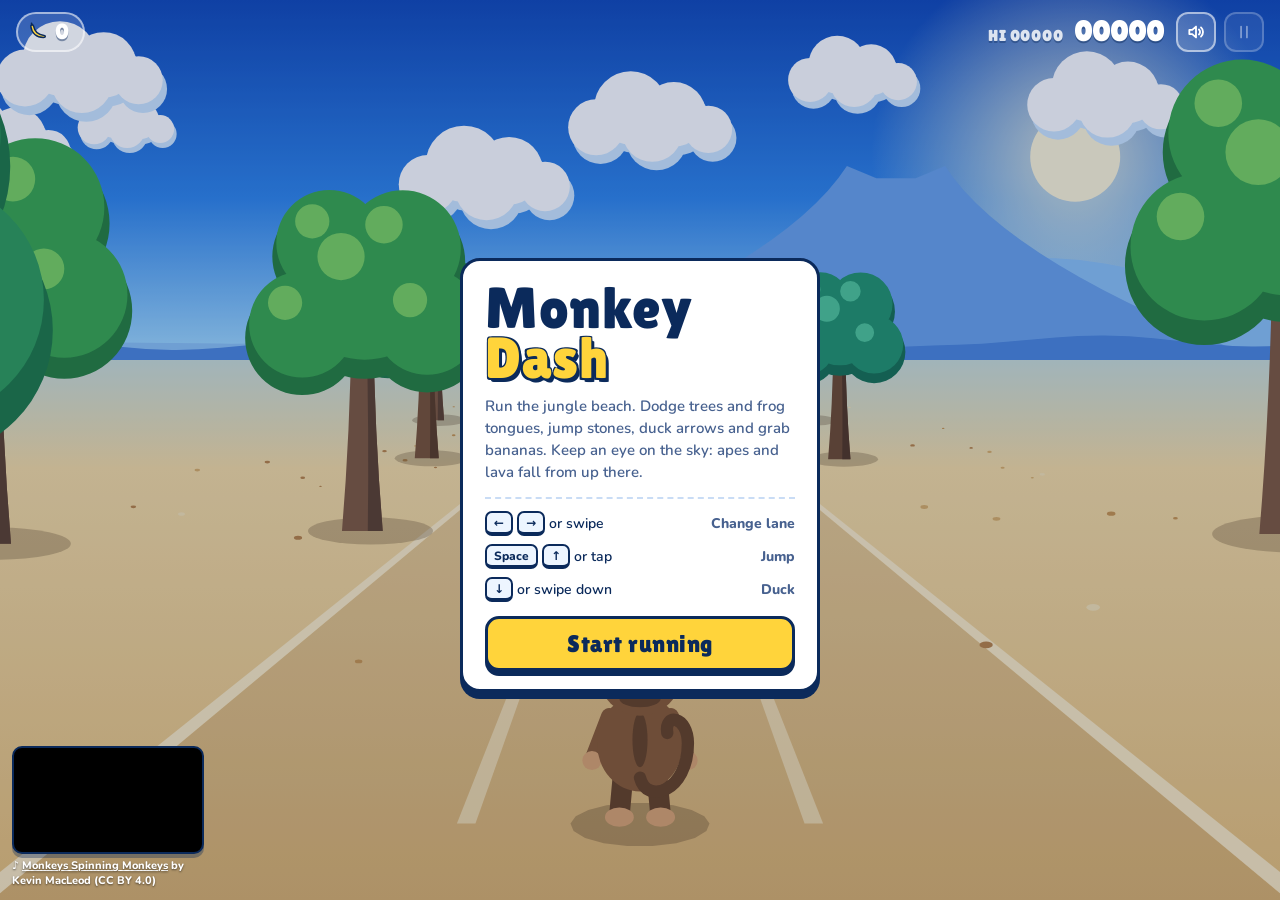
==== commit 077193ce: "Monkey Dash: background music from an embedded YouTube player Plays Kevin MacLeod's Monkeys Spinning" ====
--- a/site/monkey/index.html
+++ b/site/monkey/index.html
@@ -141,6 +141,29 @@
   background: var(--banana); border: 2px solid var(--ink); border-radius: 8px;
 }
 
+.music {
+  position: absolute; z-index: 4; width: 192px;
+  left: max(12px, env(safe-area-inset-left, 0px));
+  bottom: calc(12px + env(safe-area-inset-bottom, 0px));
+  display: grid; gap: 5px;
+  transition: width 0.35s ease, opacity 0.35s ease;
+}
+.music .frame {
+  aspect-ratio: 16 / 9; overflow: hidden; border-radius: 10px; background: #000;
+  border: 2px solid var(--ink); box-shadow: 0 4px 0 rgba(11, 42, 91, 0.35);
+}
+.music .frame iframe { display: block; width: 100%; height: 100%; border: 0; }
+.music p { margin: 0; font: 800 11px/1.3 var(--body); color: #fff; text-shadow: 0 1px 2px rgba(0, 0, 0, 0.55); }
+.music p a { color: inherit; }
+/* While running the player shrinks to a corner tile and lets swipes pass through. */
+.music.mini { width: 112px; opacity: 0.55; pointer-events: none; }
+.music.mini p { display: none; }
+
+@media (max-width: 600px) {
+  .music { width: 160px; }
+  .music.mini { width: 88px; }
+  .overlay { padding-bottom: calc(140px + env(safe-area-inset-bottom, 0px)); }
+}
 @media (max-height: 540px) {
   .overlay { padding-top: calc(60px + env(safe-area-inset-top, 0px)); }
   .card { gap: 10px; padding: 16px 18px 14px; }
@@ -210,6 +233,11 @@
       <p class="hint" id="hint-paused">or press P</p>
     </section>
   </div>
+
+  <aside class="music" id="music" aria-label="Music">
+    <div class="frame"><div id="yt"></div></div>
+    <p>♪ <a href="https://www.youtube.com/watch?v=2eZVbrO6Z1M" target="_blank" rel="noopener">Monkeys Spinning Monkeys</a> by Kevin MacLeod (CC BY 4.0)</p>
+  </aside>
 </div>
 
 <script>
@@ -438,6 +466,37 @@
     };
   })();
 
+  // ---------- music (YouTube embed) ----------
+  const music = (() => {
+    const VIDEO = '2eZVbrO6Z1M'; // Kevin MacLeod's own channel; embedding allowed
+    let player = null, ready = false, playing = false, vol = 40;
+    window.onYouTubeIframeAPIReady = () => {
+      player = new YT.Player('yt', {
+        videoId: VIDEO, width: '100%', height: '100%',
+        playerVars: { loop: 1, playlist: VIDEO, playsinline: 1, rel: 0, fs: 0, disablekb: 1, iv_load_policy: 3 },
+        events: {
+          onReady() { ready = true; sync(); },
+          onStateChange(e) { if (e.data === YT.PlayerState.ENDED) { player.seekTo(0); player.playVideo(); } },
+        },
+      });
+    };
+    const tag = document.createElement('script');
+    tag.src = 'https://www.youtube.com/iframe_api';
+    tag.async = true;
+    document.head.append(tag);
+    function sync() {
+      if (!ready) return;
+      player.setVolume(vol);
+      if (playing && !audio.muted) { player.unMute(); player.playVideo(); }
+      else player.pauseVideo();
+    }
+    return {
+      sync,
+      play(v = 40) { playing = true; vol = v; sync(); },
+      stop() { playing = false; sync(); },
+    };
+  })();
+
   // ---------- view & projection ----------
   let W = 800, H = 440, scale = 1, dpr = 1;
   let feetY = 400, horizonY = 180, sM = 110, FOCAL = 374, camX = 0, camH = 2;
@@ -524,6 +583,7 @@
     $('ico-pause').toggleAttribute('hidden', s === 'paused');
     $('ico-play').toggleAttribute('hidden', s !== 'paused');
     ui.pause.setAttribute('aria-label', s === 'paused' ? 'Resume' : 'Pause');
+    $('music').classList.toggle('mini', s === 'run' || s === 'dying');
   }
 
   function start() {
@@ -543,6 +603,7 @@
     nextRowZ = 26;
     setState('run');
     showCard(null);
+    music.play();
     if (touchMode && !swipeTipShown) {
       swipeTipShown = true;
       showBanner('Swipe to change lanes · tap to jump');
@@ -552,12 +613,14 @@
     if (state !== 'run') return;
     setState('paused');
     showCard('paused');
+    music.stop();
   }
   function resume() {
     if (state !== 'paused') return;
     setState('run');
     showCard(null);
     input.buffer = 0;
+    music.play();
   }
   function die(c, pullX) {
     cause = c;
@@ -595,6 +658,7 @@
     setState('over');
     showCard('over');
     audio.over();
+    music.play(18);
   }
 
   // ---------- world building ----------
@@ -1947,6 +2011,7 @@
   function toggleMute() {
     audio.unlock();
     audio.setMuted(!audio.muted);
+    music.sync();
     syncSound();
   }
 
@@ -1981,7 +2046,7 @@
   // Touch: swipe left/right to change lane, up to jump, down to duck; tap to jump.
   const touches = new Map();
   game.addEventListener('pointerdown', (e) => {
-    if (e.target.closest('.icon-btn')) return;
+    if (e.target.closest('.icon-btn, .music')) return;
     if (e.pointerType === 'mouse' && e.button !== 0) return;
     e.preventDefault();
     audio.unlock();
@@ -2024,7 +2089,7 @@
   ui.sound.addEventListener('click', () => { toggleMute(); ui.sound.blur(); });
   ui.pause.addEventListener('click', () => { togglePause(); ui.pause.blur(); });
 
-  document.addEventListener('visibilitychange', () => { if (document.hidden) pause(); });
+  document.addEventListener('visibilitychange', () => { if (document.hidden) { pause(); music.stop(); } });
   addEventListener('blur', () => pause());
 
   // ---------- boot ----------
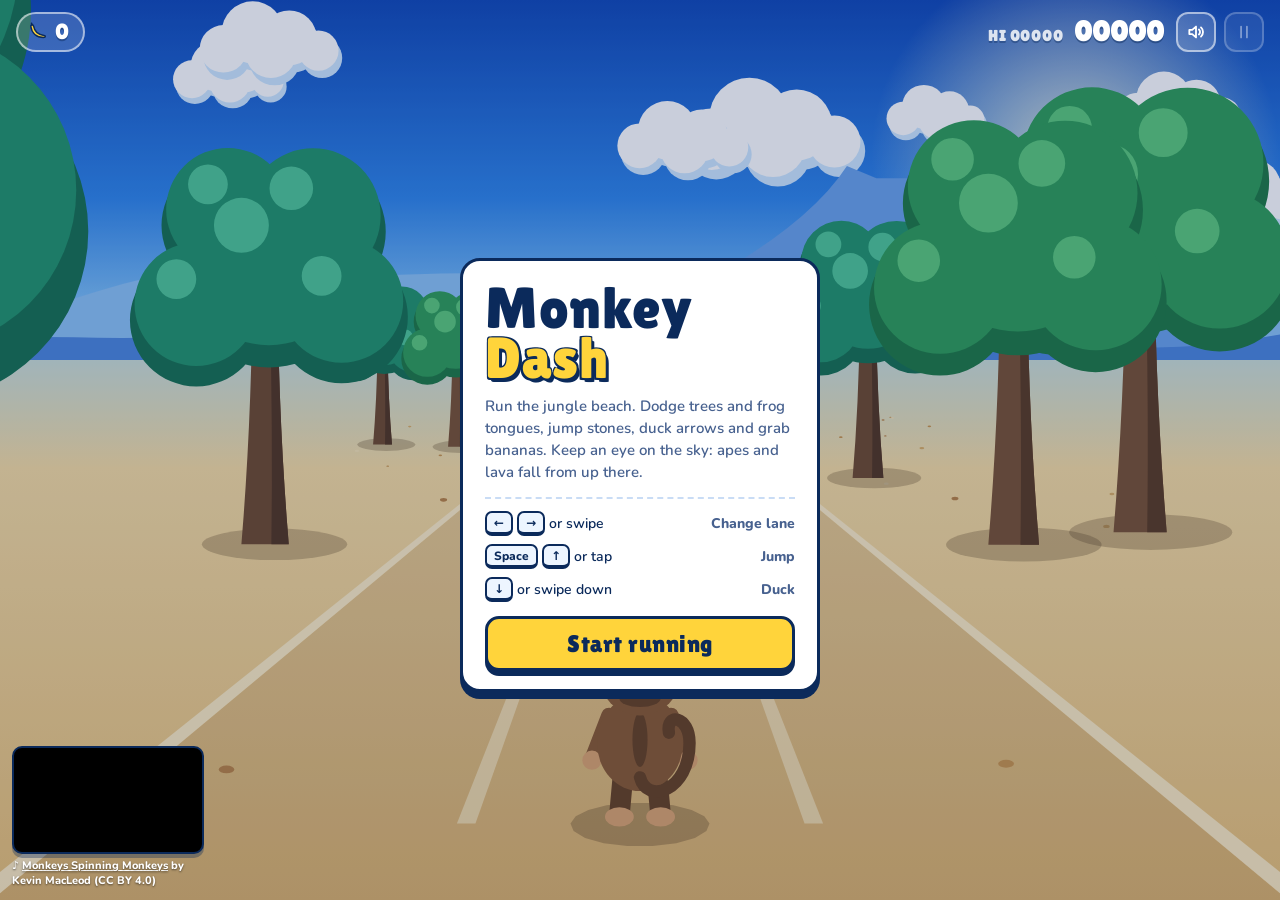
==== commit 8ca9ed19: "Monkey Dash: on-screen touch buttons for both versions 3D: lane left/right, duck and jump buttons al" ====
--- a/site/monkey/index.html
+++ b/site/monkey/index.html
@@ -172,6 +172,30 @@
   .card .lede { display: none; }
   .cause { font-size: 38px; }
 }
+/* On-screen buttons for touch screens, shown only while running. */
+.pads {
+  position: absolute; z-index: 3; left: 0; right: 0;
+  bottom: calc(14px + env(safe-area-inset-bottom, 0px));
+  padding-left: max(14px, env(safe-area-inset-left, 0px));
+  padding-right: max(14px, env(safe-area-inset-right, 0px));
+  display: flex; justify-content: space-between; align-items: flex-end;
+  pointer-events: none;
+}
+.pad-group { display: flex; align-items: flex-end; gap: 10px; }
+.pad {
+  appearance: none; pointer-events: auto; touch-action: none;
+  width: 62px; height: 62px; padding: 0; border-radius: 50%;
+  display: grid; place-items: center; color: var(--paper);
+  background: rgba(11, 42, 91, 0.4); border: 2px solid var(--glass-line);
+  -webkit-backdrop-filter: blur(6px); backdrop-filter: blur(6px);
+  transition: transform 0.06s ease, background-color 0.06s ease;
+}
+.pad svg { width: 28px; height: 28px; fill: none; stroke: currentColor; stroke-width: 3.2; stroke-linecap: round; stroke-linejoin: round; }
+.pad.on { transform: scale(0.9); background: rgba(255, 255, 255, 0.35); }
+.pad.jump { width: 78px; height: 78px; color: var(--ink); background: var(--banana); border-color: var(--ink); box-shadow: 0 4px 0 var(--ink); }
+.pad.jump.on { background: #ffe680; box-shadow: 0 1px 0 var(--ink); }
+#game.touch .music.mini { bottom: auto; top: calc(62px + env(safe-area-inset-top, 0px)); }
+
 @media (prefers-reduced-motion: reduce) {
   .now.flash { animation: none; }
   .go { transition: none; }
@@ -232,6 +256,17 @@
       <button class="go" id="btn-resume" type="button">Keep running</button>
       <p class="hint" id="hint-paused">or press P</p>
     </section>
+  </div>
+
+  <div class="pads" id="pads" hidden>
+    <div class="pad-group">
+      <button class="pad" id="pad-left" type="button" aria-label="Move left"><svg viewBox="0 0 24 24" aria-hidden="true"><path d="M15 6l-6 6 6 6"/></svg></button>
+      <button class="pad" id="pad-right" type="button" aria-label="Move right"><svg viewBox="0 0 24 24" aria-hidden="true"><path d="M9 6l6 6-6 6"/></svg></button>
+    </div>
+    <div class="pad-group">
+      <button class="pad" id="pad-duck" type="button" aria-label="Duck"><svg viewBox="0 0 24 24" aria-hidden="true"><path d="M6 9l6 6 6-6"/></svg></button>
+      <button class="pad jump" id="pad-jump" type="button" aria-label="Jump"><svg viewBox="0 0 24 24" aria-hidden="true"><path d="M6 15l6-6 6 6"/></svg></button>
+    </div>
   </div>
 
   <aside class="music" id="music" aria-label="Music">
@@ -509,7 +544,9 @@
     else if (w < 560) scale = cw / 560;
     W = cw / scale;
     H = ch / scale;
-    feetY = H - Math.max(36, H * 0.085);
+    // Upright phones: lift the monkey above the touch buttons.
+    const padRoom = matchMedia('(pointer: coarse)').matches && cw < 640 ? 100 / scale : 0;
+    feetY = H - Math.max(36, H * 0.085, padRoom);
     // Keep the far lane on screen; on tall phone screens raise the camera so the road fills more of the view.
     sM = Math.min((feetY - H * 0.4) / 2, (W / 2 - 20) / (LANE_W * 1.55));
     camH = clamp((feetY - H * 0.4) / sM, 2, 4);
@@ -606,7 +643,7 @@
     music.play();
     if (touchMode && !swipeTipShown) {
       swipeTipShown = true;
-      showBanner('Swipe to change lanes · tap to jump');
+      showBanner('Use the buttons or swipe');
     }
   }
   function pause() {
@@ -1974,6 +2011,7 @@
   // ---------- hud ----------
   let shownScore = -1, shownBest = -1, shownBananas = -1;
   function updateHud() {
+    syncPads();
     const s = state === 'title' ? 0 : score();
     if (s !== shownScore) { shownScore = s; ui.score.textContent = pad(s); }
     if (best !== shownBest) { shownBest = best; ui.best.textContent = pad(best); }
@@ -2082,6 +2120,38 @@
   game.addEventListener('contextmenu', (e) => e.preventDefault());
   for (const type of ['touchend', 'click']) addEventListener(type, () => audio.unlock(), { passive: true });
 
+  // ---------- on-screen buttons (touch) ----------
+  let padsShown = false;
+  function syncPads() {
+    const show = touchMode && (state === 'run' || state === 'dying');
+    if (show === padsShown) return;
+    padsShown = show;
+    $('pads').hidden = !show;
+    game.classList.toggle('touch', show);
+  }
+  function bindPad(id, down, up) {
+    const el = $(id);
+    el.addEventListener('pointerdown', (e) => {
+      e.preventDefault();
+      e.stopPropagation();
+      touchMode = true;
+      audio.unlock();
+      try { el.setPointerCapture(e.pointerId); } catch {}
+      el.classList.add('on');
+      down();
+    });
+    const end = () => {
+      if (!el.classList.contains('on')) return;
+      el.classList.remove('on');
+      if (up) up();
+    };
+    for (const type of ['pointerup', 'pointercancel', 'lostpointercapture']) el.addEventListener(type, end);
+  }
+  bindPad('pad-left', () => moveLane(-1));
+  bindPad('pad-right', () => moveLane(1));
+  bindPad('pad-jump', press, release);
+  bindPad('pad-duck', () => { input.down = true; duck(); }, () => { input.down = false; });
+
   // Assistive tech and keyboard "click" (detail 0) on the card buttons.
   for (const id of ['btn-start', 'btn-again', 'btn-resume']) {
     $(id).addEventListener('click', (e) => { if (e.detail === 0) { press(); release(); } });
